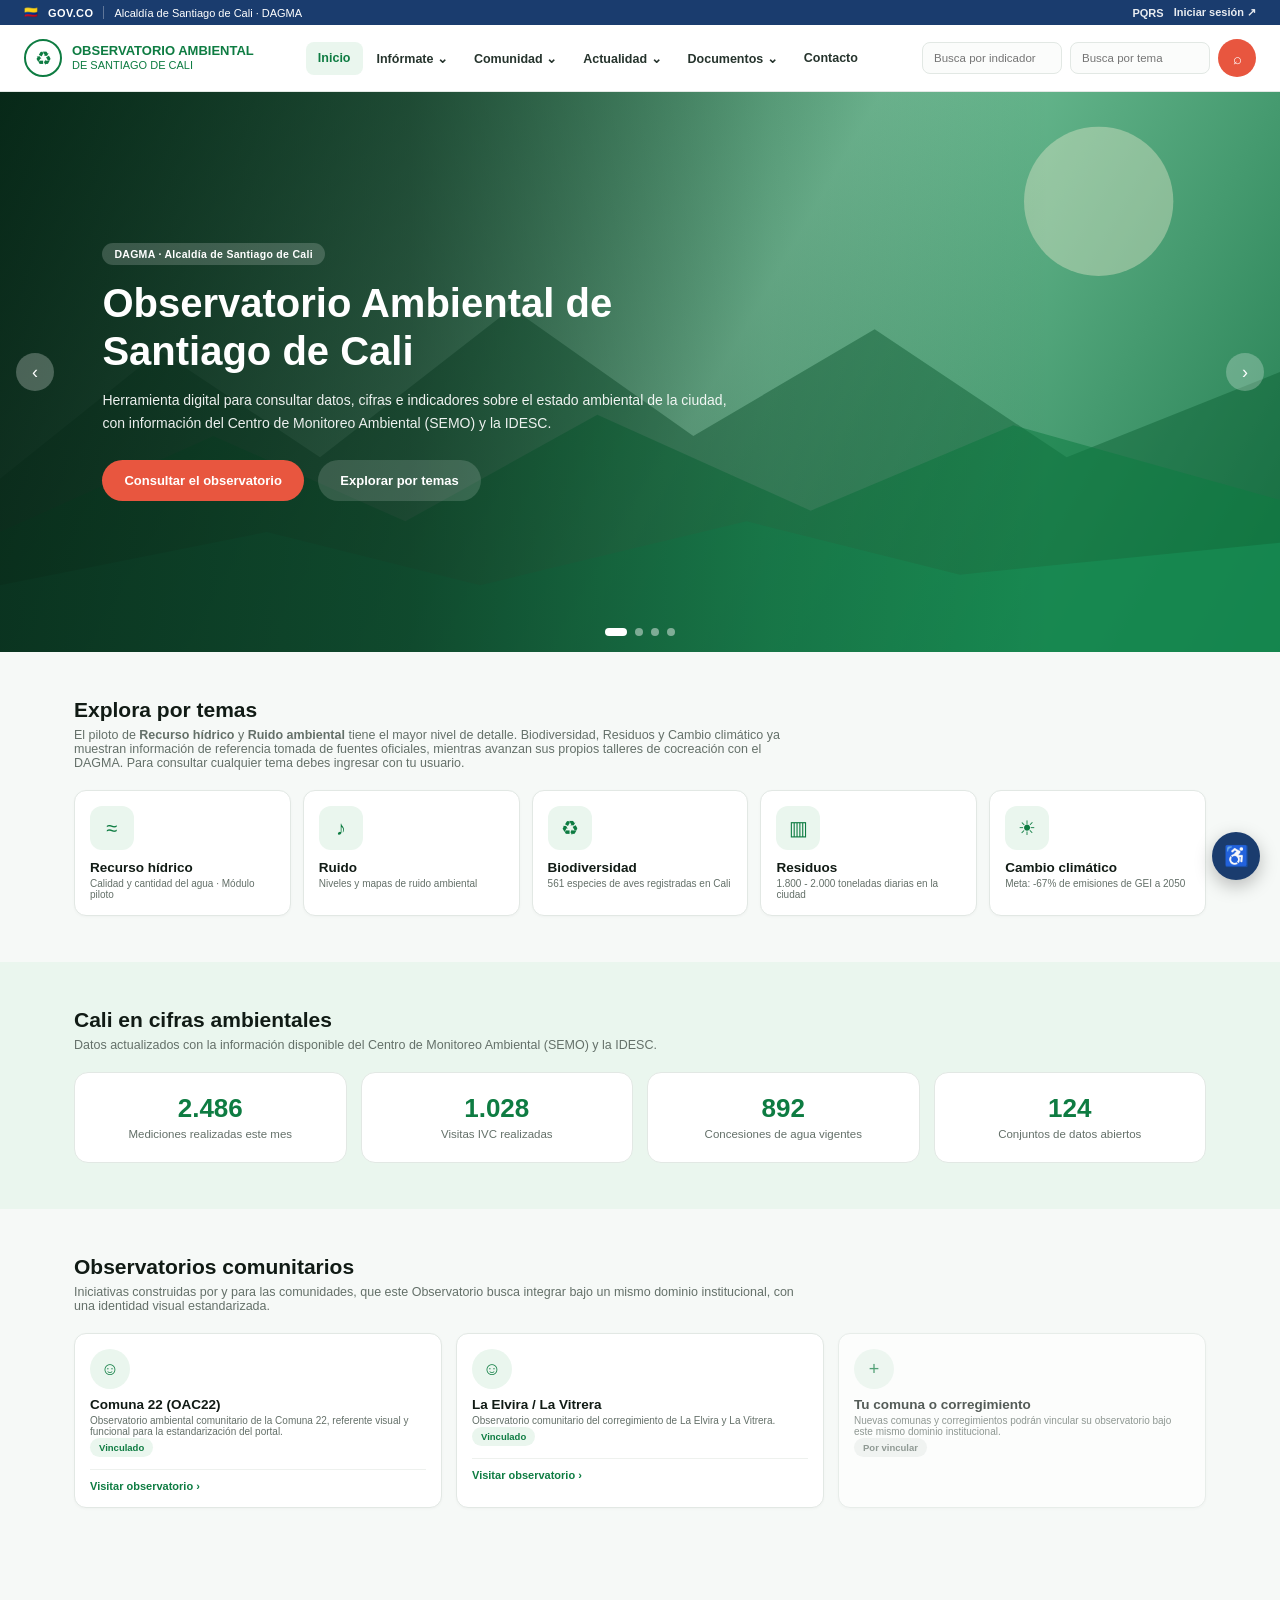
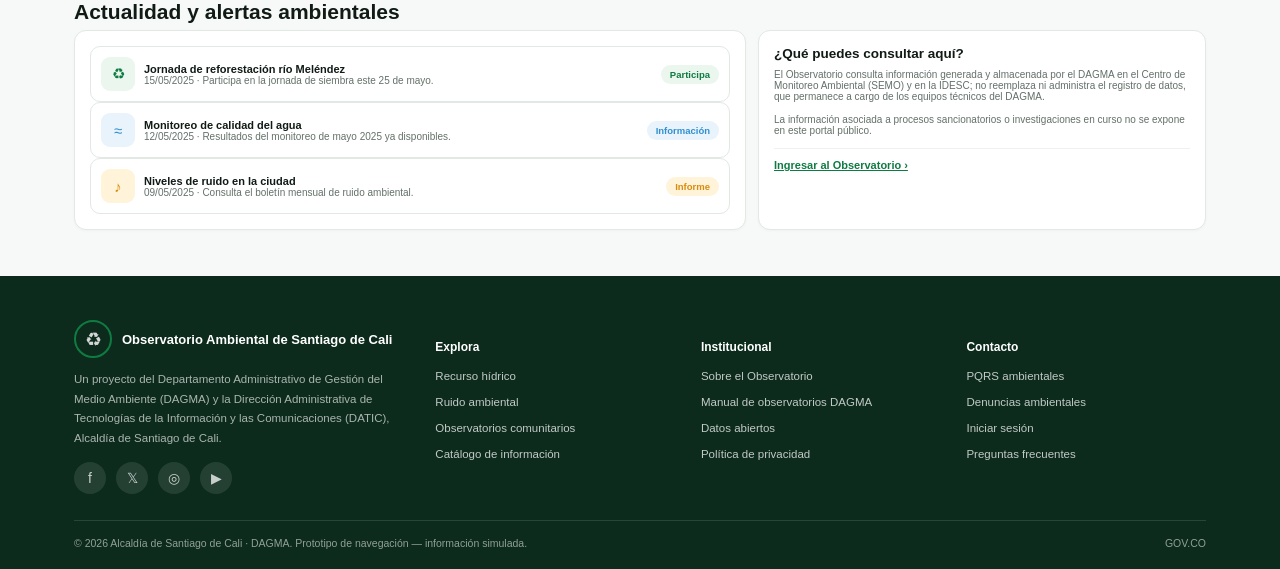
==== index.html @ 81e2d3af "Subir versión V2 del observatorio ambiental móvil Co-Authored-By: Claude Sonnet 5 <noreply@anthropic" ====
<!DOCTYPE html>
<html lang="es">
<head>
<meta charset="UTF-8">
<meta name="viewport" content="width=device-width,initial-scale=1.0">
<title>Observatorio Ambiental de Santiago de Cali</title>
<link rel="stylesheet" href="styles.css">
</head>
<body class="home-body">

<!-- ============ BARRA GOV.CO ============ -->
<div class="home-govbar">
  <div class="home-govbar-group">
    <span>🇨🇴</span><b>GOV.CO</b>
    <span class="home-govbar-sep"></span>
    <span>Alcaldía de Santiago de Cali · DAGMA</span>
  </div>
  <div class="home-govbar-group">
    <a href="#contacto">PQRS</a>
    <a href="login.html">Iniciar sesión ↗</a>
  </div>
</div>

<!-- ============ ENCABEZADO ============ -->
<header class="home-header">
  <a href="index.html" class="home-brand">
    <div class="brand-icon">♻</div>
    <div><b>OBSERVATORIO AMBIENTAL</b><span>DE SANTIAGO DE CALI</span></div>
  </a>
  <div class="home-navbar" role="navigation">
    <a class="active" href="#inicio">Inicio</a>
    <a href="#temas">Infórmate ⌄</a>
    <a href="#comunidad">Comunidad ⌄</a>
    <a href="#actualidad">Actualidad ⌄</a>
    <a href="login.html#catalogo">Documentos ⌄</a>
    <a href="#contacto">Contacto</a>
  </div>
  <div class="home-search">
    <input placeholder="Busca por indicador">
    <input placeholder="Busca por tema">
    <button class="home-search-btn" title="Buscar">⌕</button>
  </div>
</header>

<!-- ============ HERO / CARRUSEL ============ -->
<section class="home-hero" id="inicio">
  <div id="hero-track">
    <div class="home-slide active" data-bg="general">
      <div class="home-slide-art"><svg viewBox="0 0 1200 560" preserveAspectRatio="xMidYMid slice" aria-hidden="true">
        <circle cx="1030" cy="120" r="70" fill="#fff3da" opacity=".35"/>
        <path d="M0,380 L150,260 L300,360 L480,220 L650,340 L820,240 L1000,360 L1200,280 L1200,560 L0,560 Z" fill="#0a5e32" opacity=".45"/>
        <path d="M0,430 L200,340 L380,420 L560,320 L760,410 L950,330 L1200,400 L1200,560 L0,560 Z" fill="#0e7c42" opacity=".55"/>
        <path d="M0,480 L250,430 L450,480 L700,420 L900,470 L1200,440 L1200,560 L0,560 Z" fill="#189258" opacity=".6"/>
      </svg></div>
      <div class="home-slide-scrim"></div>
      <div class="home-slide-in">
        <span class="tag">DAGMA · Alcaldía de Santiago de Cali</span>
        <h1>Observatorio Ambiental de Santiago de Cali</h1>
        <p>Herramienta digital para consultar datos, cifras e indicadores sobre el estado ambiental de la ciudad, con información del Centro de Monitoreo Ambiental (SEMO) y la IDESC.</p>
        <a class="home-cta" href="login.html">Consultar el observatorio</a>
        <a class="home-cta ghost" href="#temas">Explorar por temas</a>
      </div>
    </div>
    <div class="home-slide" data-bg="hidrico">
      <div class="home-slide-art"><svg viewBox="0 0 1200 560" preserveAspectRatio="xMidYMid slice" aria-hidden="true">
        <path d="M0,360 L220,310 L420,370 L640,300 L860,360 L1080,310 L1200,340 L1200,560 L0,560 Z" fill="#0a4a6e" opacity=".4"/>
        <path d="M-50,560 C160,430 320,510 500,430 C670,360 810,480 970,420 C1090,375 1160,430 1250,400 L1250,560 Z" fill="#2f8fd1" opacity=".6"/>
        <path d="M-50,560 C190,470 350,530 530,470 C710,420 840,505 1010,455 C1130,425 1190,470 1250,445 L1250,560 Z" fill="#7ec3ec" opacity=".55"/>
        <circle cx="430" cy="475" r="14" fill="none" stroke="#eaf6ee" stroke-width="2" opacity=".5"/>
        <circle cx="430" cy="475" r="27" fill="none" stroke="#eaf6ee" stroke-width="1.5" opacity=".3"/>
        <g transform="translate(770,500)" fill="#eaf6ee" opacity=".55">
          <path d="M0,0 C10,-11 32,-11 44,0 C32,11 10,11 0,0 Z"/>
          <path d="M44,0 L57,-9 L57,9 Z"/>
          <circle cx="9" cy="-2" r="1.6" fill="#0a4a6e"/>
        </g>
      </svg></div>
      <div class="home-slide-scrim"></div>
      <div class="home-slide-in">
        <span class="tag">Módulo piloto</span>
        <h1>Recurso hídrico: nuestro primer piloto</h1>
        <p>Seguimiento a ríos, quebradas y cuerpos de agua superficial: calidad del agua (ICA), caudal concedido vs. autoreporte, y datos de estaciones y sensores IoT (piezómetros).</p>
        <a class="home-cta" href="login.html#gestion">Ver seguimiento del recurso hídrico</a>
      </div>
    </div>
    <div class="home-slide" data-bg="ruido">
      <div class="home-slide-art"><svg viewBox="0 0 1200 560" preserveAspectRatio="xMidYMid slice" aria-hidden="true">
        <g fill="#2a1a4d" opacity=".35">
          <rect x="690" y="380" width="40" height="120"/>
          <rect x="740" y="340" width="36" height="160"/>
          <rect x="785" y="400" width="44" height="100"/>
          <rect x="840" y="360" width="30" height="140"/>
          <rect x="880" y="410" width="50" height="90"/>
        </g>
        <g transform="translate(945,300)" fill="none" stroke="#ffffff" stroke-width="4" opacity=".45">
          <circle r="38"/><circle r="72"/><circle r="106"/>
        </g>
        <g transform="translate(945,300)" fill="#ffffff" opacity=".8">
          <path d="M-14,-14 L4,-14 L26,-32 L26,32 L4,14 L-14,14 Z"/>
        </g>
      </svg></div>
      <div class="home-slide-scrim"></div>
      <div class="home-slide-in">
        <span class="tag">Ruido ambiental</span>
        <h1>Consulta los niveles de ruido de tu comuna</h1>
        <p>Mapas de densidad, escalas de ruido por colores y resultados de mediciones asociadas a las áreas de actividad de la ciudad.</p>
        <a class="home-cta" href="login.html#consulta">Ver información de ruido</a>
      </div>
    </div>
    <div class="home-slide" data-bg="comunidad">
      <div class="home-slide-art"><svg viewBox="0 0 1200 560" preserveAspectRatio="xMidYMid slice" aria-hidden="true">
        <g fill="#0a5e32" opacity=".4">
          <polygon points="700,420 750,370 800,420"/>
          <rect x="710" y="420" width="80" height="80"/>
          <polygon points="820,395 885,335 950,395"/>
          <rect x="835" y="395" width="95" height="105"/>
          <polygon points="965,425 1005,385 1045,425"/>
          <rect x="970" y="425" width="70" height="75"/>
        </g>
        <g stroke="#eaf6ee" stroke-width="2" opacity=".4">
          <line x1="750" y1="450" x2="887" y2="415"/>
          <line x1="887" y1="415" x2="1005" y2="455"/>
        </g>
        <g fill="#eaf6ee" opacity=".75">
          <circle cx="750" cy="450" r="6"/><circle cx="887" cy="415" r="6"/><circle cx="1005" cy="455" r="6"/>
        </g>
      </svg></div>
      <div class="home-slide-scrim"></div>
      <div class="home-slide-in">
        <span class="tag">Observatorios comunitarios</span>
        <h1>Un solo portal para toda la ciudad</h1>
        <p>Los observatorios comunitarios de la Comuna 22 y el corregimiento La Elvira / La Vitrera se integran bajo este mismo dominio institucional, junto con los que vengan de otras comunas.</p>
        <a class="home-cta" href="#comunidad">Ver observatorios comunitarios</a>
      </div>
    </div>
  </div>
  <button class="home-hero-arrow prev" id="hero-prev" aria-label="Anterior">‹</button>
  <button class="home-hero-arrow next" id="hero-next" aria-label="Siguiente">›</button>
  <div class="home-hero-dots" id="hero-dots"></div>
</section>

<!-- ============ EXPLORA POR TEMAS ============ -->
<section class="home-section" id="temas">
  <div class="home-wrap">
    <h2 class="home-section-title">Explora por temas</h2>
    <p class="home-section-sub">El piloto de <b>Recurso hídrico</b> y <b>Ruido ambiental</b> tiene el mayor nivel de detalle. Biodiversidad, Residuos y Cambio climático ya muestran información de referencia tomada de fuentes oficiales, mientras avanzan sus propios talleres de cocreación con el DAGMA. Para consultar cualquier tema debes ingresar con tu usuario.</p>
    <div class="grid icon-cards">
      <a class="card" href="login.html#gestion" style="text-decoration:none;color:inherit">
        <div class="ico-circle">≈</div>
        <h3 class="section-title">Recurso hídrico</h3>
        <p class="tiny">Calidad y cantidad del agua · Módulo piloto</p>
      </a>
      <a class="card" href="login.html#consulta" style="text-decoration:none;color:inherit">
        <div class="ico-circle">♪</div>
        <h3 class="section-title">Ruido</h3>
        <p class="tiny">Niveles y mapas de ruido ambiental</p>
      </a>
      <a class="card" href="login.html#consulta" style="text-decoration:none;color:inherit">
        <div class="ico-circle">♻</div>
        <h3 class="section-title">Biodiversidad</h3>
        <p class="tiny">561 especies de aves registradas en Cali</p>
      </a>
      <a class="card" href="login.html#consulta" style="text-decoration:none;color:inherit">
        <div class="ico-circle">▥</div>
        <h3 class="section-title">Residuos</h3>
        <p class="tiny">1.800 - 2.000 toneladas diarias en la ciudad</p>
      </a>
      <a class="card" href="login.html#consulta" style="text-decoration:none;color:inherit">
        <div class="ico-circle">☀</div>
        <h3 class="section-title">Cambio climático</h3>
        <p class="tiny">Meta: -67% de emisiones de GEI a 2050</p>
      </a>
    </div>
  </div>
</section>

<!-- ============ CIFRAS ============ -->
<section class="home-section home-stats-section">
  <div class="home-wrap">
    <h2 class="home-section-title">Cali en cifras ambientales</h2>
    <p class="home-section-sub">Datos actualizados con la información disponible del Centro de Monitoreo Ambiental (SEMO) y la IDESC.</p>
    <div class="home-stats-grid">
      <div class="home-stat"><b>2.486</b><span>Mediciones realizadas este mes</span></div>
      <div class="home-stat"><b>1.028</b><span>Visitas IVC realizadas</span></div>
      <div class="home-stat"><b>892</b><span>Concesiones de agua vigentes</span></div>
      <div class="home-stat"><b>124</b><span>Conjuntos de datos abiertos</span></div>
    </div>
  </div>
</section>

<!-- ============ OBSERVATORIOS COMUNITARIOS ============ -->
<section class="home-section" id="comunidad">
  <div class="home-wrap">
    <h2 class="home-section-title">Observatorios comunitarios</h2>
    <p class="home-section-sub">Iniciativas construidas por y para las comunidades, que este Observatorio busca integrar bajo un mismo dominio institucional, con una identidad visual estandarizada.</p>
    <div class="grid home-comm-grid">
      <div class="card">
        <div class="bubble">☺</div>
        <h3 class="section-title" style="margin-top:8px">Comuna 22 (OAC22)</h3>
        <p class="tiny">Observatorio ambiental comunitario de la Comuna 22, referente visual y funcional para la estandarización del portal.</p>
        <span class="pill">Vinculado</span>
        <div class="card-link">Visitar observatorio ›</div>
      </div>
      <div class="card">
        <div class="bubble">☺</div>
        <h3 class="section-title" style="margin-top:8px">La Elvira / La Vitrera</h3>
        <p class="tiny">Observatorio comunitario del corregimiento de La Elvira y La Vitrera.</p>
        <span class="pill">Vinculado</span>
        <div class="card-link">Visitar observatorio ›</div>
      </div>
      <div class="card" style="opacity:.7">
        <div class="bubble">+</div>
        <h3 class="section-title" style="margin-top:8px">Tu comuna o corregimiento</h3>
        <p class="tiny">Nuevas comunas y corregimientos podrán vincular su observatorio bajo este mismo dominio institucional.</p>
        <span class="pill grey">Por vincular</span>
      </div>
    </div>
  </div>
</section>

<!-- ============ ACTUALIDAD ============ -->
<section class="home-section" id="actualidad">
  <div class="home-wrap">
    <h2 class="home-section-title">Actualidad y alertas ambientales</h2>
    <div class="grid two">
      <div class="card">
        <div class="alert"><span class="aico green">♻</span><div><b>Jornada de reforestación río Meléndez</b><div class="tiny">15/05/2025 · Participa en la jornada de siembra este 25 de mayo.</div></div><span class="pill">Participa</span></div>
        <div class="alert"><span class="aico blue">≈</span><div><b>Monitoreo de calidad del agua</b><div class="tiny">12/05/2025 · Resultados del monitoreo de mayo 2025 ya disponibles.</div></div><span class="pill blue">Información</span></div>
        <div class="alert"><span class="aico amber">♪</span><div><b>Niveles de ruido en la ciudad</b><div class="tiny">09/05/2025 · Consulta el boletín mensual de ruido ambiental.</div></div><span class="pill amber">Informe</span></div>
      </div>
      <div class="card">
        <h3 class="section-title">¿Qué puedes consultar aquí?</h3>
        <p class="tiny" style="margin:8px 0 12px">El Observatorio consulta información generada y almacenada por el DAGMA en el Centro de Monitoreo Ambiental (SEMO) y en la IDESC; no reemplaza ni administra el registro de datos, que permanece a cargo de los equipos técnicos del DAGMA.</p>
        <p class="tiny" style="margin-bottom:12px">La información asociada a procesos sancionatorios o investigaciones en curso no se expone en este portal público.</p>
        <a class="card-link" style="display:block" href="login.html">Ingresar al Observatorio ›</a>
      </div>
    </div>
  </div>
</section>

<!-- ============ PIE DE PÁGINA ============ -->
<div class="home-footer" id="contacto">
  <div class="home-wrap">
    <div class="home-footer-grid">
      <div>
        <div class="home-footer-brand"><div class="brand-icon">♻</div><b>Observatorio Ambiental de Santiago de Cali</b></div>
        <p>Un proyecto del Departamento Administrativo de Gestión del Medio Ambiente (DAGMA) y la Dirección Administrativa de Tecnologías de la Información y las Comunicaciones (DATIC), Alcaldía de Santiago de Cali.</p>
        <div class="home-social">
          <a href="#" aria-label="Facebook">f</a>
          <a href="#" aria-label="Twitter / X">𝕏</a>
          <a href="#" aria-label="Instagram">◎</a>
          <a href="#" aria-label="YouTube">▶</a>
        </div>
      </div>
      <div>
        <h5>Explora</h5>
        <ul>
          <li><a href="#temas">Recurso hídrico</a></li>
          <li><a href="#temas">Ruido ambiental</a></li>
          <li><a href="#comunidad">Observatorios comunitarios</a></li>
          <li><a href="login.html#catalogo">Catálogo de información</a></li>
        </ul>
      </div>
      <div>
        <h5>Institucional</h5>
        <ul>
          <li><a href="#">Sobre el Observatorio</a></li>
          <li><a href="#">Manual de observatorios DAGMA</a></li>
          <li><a href="#">Datos abiertos</a></li>
          <li><a href="#">Política de privacidad</a></li>
        </ul>
      </div>
      <div>
        <h5>Contacto</h5>
        <ul>
          <li><a href="#">PQRS ambientales</a></li>
          <li><a href="#">Denuncias ambientales</a></li>
          <li><a href="login.html">Iniciar sesión</a></li>
          <li><a href="#">Preguntas frecuentes</a></li>
        </ul>
      </div>
    </div>
    <div class="home-footer-bottom">
      <span>© 2026 Alcaldía de Santiago de Cali · DAGMA. Prototipo de navegación — información simulada.</span>
      <span>GOV.CO</span>
    </div>
  </div>
</div>

<button class="home-a11y" title="Accesibilidad">♿</button>

<script src="home.js"></script>
</body>
</html>
---- styles.css ----
:root{
  --green:#0e7c42;--green2:#12995390;--green-dark:#0a5e32;--pale:#eaf6ee;
  --line:#e2e8e4;--text:#111b15;--muted:#647069;--bg:#f6f9f7;
  --danger:#d64545;--danger-pale:#fdeaea;
  --amber:#d98b0b;--amber-pale:#fff3da;
  --blue:#2f8fd1;--blue-pale:#e9f3fb;
  --purple:#7c5cbf;--purple-pale:#f1ecfa;
}
*{box-sizing:border-box}
[hidden]{display:none !important}
body{margin:0;font-family:'Segoe UI',Inter,Arial,sans-serif;color:var(--text);background:var(--bg);-webkit-font-smoothing:antialiased}
button,input{font-family:inherit}
h1,h2,h3,h4,p{margin:0}

/* ================= LOGIN ================= */
.login-screen{display:flex;min-height:100vh}
.login-panel{width:460px;min-width:400px;padding:48px 56px;display:flex;flex-direction:column;justify-content:center}
.login-brand{display:flex;gap:10px;align-items:center;color:var(--green);margin-bottom:36px}
.login-brand b,.login-brand span{display:block;font-size:11px;line-height:1.3}
.login-brand b{font-size:12px}
.login-panel h1{font-size:24px;margin-bottom:8px}
.login-sub{color:var(--muted);font-size:13px;line-height:1.5;margin-bottom:26px}
.role-select{display:flex;gap:10px;margin-bottom:22px}
.role-card{flex:1;border:1.5px solid var(--line);background:#fff;border-radius:12px;padding:14px;text-align:left;cursor:pointer;display:flex;flex-direction:column;gap:4px}
.role-card .role-ico{font-size:20px;color:var(--green)}
.role-card b{font-size:13px}
.role-card span{font-size:11px;color:var(--muted);line-height:1.4}
.role-card.active{border-color:var(--green);background:var(--pale);box-shadow:0 0 0 3px rgba(14,124,66,.08)}
#login-form label{display:block;font-size:12px;font-weight:650;color:#33413a;margin-bottom:14px}
#login-form input[type=email],#login-form input[type=password]{width:100%;margin-top:6px;padding:11px 12px;border:1px solid var(--line);border-radius:8px;font-size:13px;background:#fbfcfb}
.login-row{display:flex;justify-content:space-between;align-items:center;font-size:12px;margin-bottom:20px}
.login-row a{color:var(--green);text-decoration:none;font-weight:600}
.remember{display:flex;align-items:center;gap:6px;color:var(--muted);font-weight:500}
.btn-primary{background:var(--green);color:#fff;border:0;border-radius:9px;padding:13px 18px;font-weight:700;font-size:13px;cursor:pointer}
.btn-primary.full{width:100%}
.btn-primary:hover{background:var(--green-dark)}
.login-foot{margin-top:20px;font-size:12px;color:var(--muted);text-align:center}
.login-foot a{color:var(--green);font-weight:600;text-decoration:none}
.login-side{flex:1;background:#fff;display:flex;flex-direction:column;overflow:hidden}
.login-side-govbar{background:#1a3c6e;color:#fff;font-size:10.5px;display:flex;justify-content:space-between;align-items:center;padding:7px 22px;flex:none}
.login-side-govbar b{letter-spacing:.4px}
.login-side-govbar a{color:#fff;text-decoration:none;opacity:.9}
.login-side-header{padding:16px 26px;border-bottom:1px solid var(--line);display:flex;flex-direction:column;gap:12px;flex:none}
.login-side-brand{display:flex;gap:10px;align-items:center}
.login-side-brand .brand-icon{border-color:#2f6fb0;color:#2f6fb0}
.login-side-brand b{display:block;font-size:13px;color:#1a3c6e}
.login-side-brand span{display:block;font-size:11px;color:#33413a}
.login-side-nav{display:flex;gap:18px;font-size:11px;color:#647069}
.login-side-nav span{padding-bottom:4px}
.login-side-nav span.active{color:#1a3c6e;font-weight:700;border-bottom:2px solid #1a3c6e}
.login-side-body{flex:1;display:flex;flex-direction:column;align-items:center;justify-content:center;padding:26px 30px;text-align:center;gap:14px;overflow-y:auto}
.login-side-icon{width:54px;height:54px;border-radius:14px;background:var(--pale);color:var(--green);display:grid;place-items:center;font-size:24px}
.login-side-body h2{font-size:16px;color:#111b15;max-width:340px;line-height:1.35}
.login-side-cards{display:grid;grid-template-columns:1fr 1fr 1fr;gap:10px;width:100%;max-width:460px}
.lsc-card{background:#fff;border:1px solid var(--line);border-radius:10px;padding:12px 10px;text-align:left;box-shadow:0 1px 3px rgba(20,40,30,.04)}
.lsc-card .lf-ico{width:26px;height:26px;border-radius:8px;background:var(--pale);color:var(--green);display:grid;place-items:center;font-size:12px;margin-bottom:6px}
.lsc-card b{display:block;font-size:10px;margin-bottom:3px;color:#111b15;line-height:1.3}
.lsc-card span{font-size:8.8px;color:var(--muted);line-height:1.35}
.login-side-cta{margin-top:2px;background:#2f6fb0;color:#fff;border:0;border-radius:22px;padding:11px 24px;font-weight:700;font-size:12px;cursor:pointer}
@media(max-width:1050px){.login-side-cards{grid-template-columns:1fr}}

/* modal público del Visor Comparativo (sin sesión) */
.cmp-modal-overlay{position:fixed;inset:0;background:rgba(8,18,13,.55);display:flex;align-items:center;justify-content:center;z-index:100;padding:20px}
.cmp-modal{background:#fff;border-radius:16px;padding:26px;max-width:540px;width:100%;max-height:85vh;overflow-y:auto;position:relative;box-shadow:0 24px 60px rgba(0,0,0,.3)}
.cmp-modal-close{position:absolute;top:14px;right:14px;width:26px;height:26px;border-radius:50%;border:0;background:var(--danger-pale);color:var(--danger);cursor:pointer;font-size:12px}
@media(max-width:900px){.login-side{display:none}.login-panel{width:100%;min-width:0}}

/* ================= APP SHELL ================= */
.app{display:flex;min-height:100vh}
.sidebar{width:196px;background:#fff;border-right:1px solid var(--line);padding:20px 14px;position:fixed;inset:0 auto 0 0;display:flex;flex-direction:column;z-index:20}
.brand{display:flex;gap:9px;align-items:center;color:var(--green);padding:2px 5px 20px;border-bottom:1px solid #eee}
.brand-icon{width:38px;height:38px;border:2px solid var(--green);border-radius:50%;display:grid;place-items:center;font-size:19px;flex:none}
.brand b,.brand span{display:block;font-size:10px;line-height:1.2}
.brand b{font-size:11px}
.sidebar nav{padding-top:18px;display:flex;flex-direction:column;gap:5px;overflow-y:auto}
.nav-item{border:0;background:transparent;padding:11px 10px;border-radius:9px;text-align:left;display:flex;align-items:center;gap:10px;font-size:12.5px;cursor:pointer;color:#26342d;position:relative}
.nav-item .ico{width:20px;font-size:16px;text-align:center}
.nav-item.active{background:var(--pale);color:var(--green);font-weight:700}
.nav-item .tag-new{margin-left:auto;background:var(--green);color:#fff;font-size:8px;font-weight:800;padding:2px 5px;border-radius:5px;letter-spacing:.4px}
.help{margin-top:auto;background:none;border:0;text-align:left;padding:10px;display:flex;gap:9px;cursor:pointer;color:#33413a;font-size:12px}
main{margin-left:196px;width:calc(100% - 196px);min-height:100vh;display:flex;flex-direction:column}
.topbar{min-height:84px;background:#fff;border-bottom:1px solid var(--line);display:flex;align-items:center;justify-content:space-between;padding:0 24px;position:sticky;top:0;z-index:10;gap:16px}
.page-heading{display:flex;align-items:center;gap:12px}
.page-num{width:26px;height:26px;border-radius:50%;background:var(--green);color:#fff;font-size:12px;font-weight:800;display:grid;place-items:center;flex:none}
.topbar h1{font-size:22px;letter-spacing:.2px}
.topbar p{margin:4px 0 0;color:var(--muted);font-size:12.5px}
.top-actions{display:flex;align-items:center;gap:10px;flex-wrap:wrap;justify-content:flex-end}
.top-actions button,.btn{border:1px solid #a9c3b4;background:#fff;color:var(--green);border-radius:8px;padding:10px 15px;font-weight:650;cursor:pointer;font-size:12px}
.btn.solid{background:var(--green);color:#fff;border-color:var(--green)}
.date{display:flex;gap:8px;align-items:center;font-size:11.5px;color:#33413a;margin-right:2px}
.icon-btn{position:relative;border:1px solid var(--line);background:#fff;width:38px;height:38px;border-radius:9px;display:grid;place-items:center;cursor:pointer;font-size:14px}
.icon-btn .badge{position:absolute;top:-5px;right:-5px;background:var(--danger);color:#fff;font-size:9px;font-weight:800;border-radius:8px;padding:1px 5px}
.user-menu{position:relative;display:flex;align-items:center;gap:9px;border:1px solid var(--line);border-radius:10px;padding:6px 10px 6px 6px;cursor:pointer;background:#fff}
.user-menu .avatar{width:30px;height:30px;border-radius:50%;background:var(--pale);color:var(--green);display:grid;place-items:center;font-weight:800;font-size:11px}
.user-info{display:flex;flex-direction:column;line-height:1.2}
.user-info b{font-size:11.5px}
.user-info span{font-size:9.5px;color:var(--muted)}
.chev{font-size:11px;color:var(--muted)}
.user-dropdown{display:none;position:absolute;top:calc(100% + 8px);right:0;background:#fff;border:1px solid var(--line);border-radius:10px;box-shadow:0 8px 22px rgba(0,0,0,.08);min-width:150px;overflow:hidden;z-index:30}
.user-menu.open .user-dropdown{display:block}
.user-dropdown button{width:100%;border:0;background:#fff;padding:11px 14px;text-align:left;font-size:12px;cursor:pointer;color:var(--danger);font-weight:650}
.user-dropdown button:hover{background:var(--danger-pale)}
.content{padding:18px 22px 26px}
footer{margin-top:auto;background:var(--pale);border-top:1px solid var(--line);padding:11px 20px;display:flex;justify-content:space-between;gap:14px;font-size:9.5px;color:#3a4a41;flex-wrap:wrap}

/* ================= GRID / CARD PRIMITIVES ================= */
.grid{display:grid;gap:12px}
.kpis6{grid-template-columns:repeat(6,1fr)}
.kpis5{grid-template-columns:repeat(5,1fr)}
.kpis4{grid-template-columns:repeat(4,1fr)}
.kpis3{grid-template-columns:repeat(3,1fr)}
.two{grid-template-columns:1.5fr 1fr}
.twoeq{grid-template-columns:1fr 1fr}
.three{grid-template-columns:repeat(3,1fr)}
.four{grid-template-columns:repeat(4,1fr)}
.dash-mid{grid-template-columns:1.05fr 1.25fr .95fr}
.card{background:#fff;border:1px solid var(--line);border-radius:12px;padding:15px;box-shadow:0 1px 3px rgba(20,40,30,.03)}
.kpi{min-height:128px;display:flex;flex-direction:column}
.kpi-top{display:flex;gap:10px;align-items:flex-start}
.bubble{width:40px;height:40px;border-radius:50%;display:grid;place-items:center;background:var(--pale);color:var(--green);font-size:18px;flex:none}
.bubble.blue{background:var(--blue-pale);color:var(--blue)}
.bubble.amber{background:var(--amber-pale);color:var(--amber)}
.bubble.purple{background:var(--purple-pale);color:var(--purple)}
.bubble.red{background:var(--danger-pale);color:var(--danger)}
.kpi h3{font-size:10.5px;margin:2px 0 8px;line-height:1.3;color:#33413a;letter-spacing:.2px}
.metric{font-size:23px;font-weight:780}
.metric-row{display:flex;align-items:baseline;gap:8px;flex-wrap:wrap}
.tiny{font-size:10px;color:var(--muted)}
.up{color:#12994f;font-weight:700}
.down{color:var(--danger);font-weight:700}
.kpi-foot{margin-top:auto;padding-top:9px;font-size:10px;color:var(--muted);display:flex;justify-content:space-between;align-items:center}
.card-link{margin-top:12px;padding-top:10px;border-top:1px solid #eef1ee;color:var(--green);font-size:11px;font-weight:700;cursor:pointer}
.section-title{font-size:13.5px;font-weight:750;margin:0 0 3px;display:flex;align-items:center;gap:6px}
.section-title .info{color:var(--muted);font-weight:400;font-size:11px}
.sub{font-size:10.5px;color:var(--muted);margin-bottom:10px}

/* tabs */
.tabgroup{display:flex;gap:6px;flex-wrap:wrap;margin-bottom:14px}
.tabgroup .tabx{font-size:11px;padding:8px 13px;border-radius:8px;background:#f1f4f2;color:#33413a;cursor:pointer;font-weight:650;border:1px solid transparent}
.tabgroup .tabx.active{background:var(--green);color:#fff}
.tabs{display:flex;border:1px solid var(--line);border-radius:8px;overflow:hidden;width:max-content;margin-bottom:16px;flex-wrap:wrap}
.tab{font-size:11px;padding:9px 13px;background:#fff;border-right:1px solid var(--line);cursor:pointer;color:#33413a;font-weight:600;display:flex;align-items:center;gap:5px}
.tab.active{background:var(--green);color:#fff}

/* charts */
.linechart-wrap{position:relative}
.linechart-wrap svg{width:100%;overflow:visible}
.chart-axis{display:flex;justify-content:space-between;font-size:9.5px;color:var(--muted);margin-top:6px;padding:0 4px}
.legend-inline{display:flex;gap:14px;flex-wrap:wrap;font-size:10px;color:#33413a;margin-top:10px}
.legend-inline .dotlg{display:inline-block;width:8px;height:8px;border-radius:50%;margin-right:5px}
.fake-bars{height:170px;display:flex;align-items:end;gap:10px;padding:10px 4px 4px;border-bottom:1px solid var(--line)}
.fake-bars i{flex:1;background:linear-gradient(var(--green),#7bc79a);border-radius:5px 5px 0 0;min-width:9px;position:relative}
.fake-bars.blue i{background:linear-gradient(var(--blue),#a9d3ee)}
.bar-labels{display:flex;gap:10px;padding:6px 4px 0;font-size:9px;color:var(--muted)}
.bar-labels span{flex:1;text-align:center}
.hbar-row{display:flex;align-items:center;gap:10px;font-size:11px;margin:11px 0}
.hbar-row .lbl{width:90px;flex:none;color:#33413a;font-weight:600}
.hbar-row .bar{flex:1;height:9px;border-radius:5px;background:#eef2ef;overflow:hidden}
.hbar-row .bar span{display:block;height:100%;background:var(--green);border-radius:5px}
.hbar-row .val{width:36px;text-align:right;font-weight:700;flex:none}
.bar{height:8px;border-radius:5px;background:#e9efeb;overflow:hidden}
.bar span{display:block;height:100%;background:var(--green)}
.donut-wrap{display:flex;align-items:center;gap:18px}
.donut{width:118px;height:118px;border-radius:50%;position:relative;flex:none}
.donut:after{content:"";position:absolute;inset:24px;background:#fff;border-radius:50%;display:grid;place-items:center}
.donut-center{position:absolute;inset:24px;display:grid;place-items:center;text-align:center;z-index:2}
.donut-center b{font-size:16px;display:block}
.donut-center span{font-size:8.5px;color:var(--muted)}
.donut-legend{display:flex;flex-direction:column;gap:9px;font-size:11px}
.donut-legend .row{display:flex;align-items:center;gap:8px}
.donut-legend .dotlg{width:9px;height:9px;border-radius:50%}
.donut-legend b{margin-left:auto;font-weight:750}
.radar-wrap svg{width:100%;height:auto}

/* anillo de 4 indicadores estilo semáforo (estaciones IoT) */
.station-gauges{display:flex;justify-content:center}
.quadring{position:relative;width:150px;height:150px;margin:34px auto}
.quadring-ring{position:absolute;inset:0;border-radius:50%}
.quadring-hole{position:absolute;inset:20px;background:#fff;border-radius:50%}
.quadring-lbl{position:absolute;width:84px;text-align:center;font-size:10px;line-height:1.3}
.quadring-lbl b{display:block;font-size:13px}
.quadring-lbl.top{left:50%;top:-32px;transform:translateX(-50%)}
.quadring-lbl.bottom{left:50%;bottom:-32px;transform:translateX(-50%)}
.quadring-lbl.left{right:calc(100% + 2px);top:50%;transform:translateY(-50%);text-align:right}
.quadring-lbl.right{left:calc(100% + 2px);top:50%;transform:translateY(-50%);text-align:left}

/* map */
.map{height:330px;position:relative;border-radius:10px;overflow:hidden;background:linear-gradient(25deg,#e9f4df,#eef5eb 48%,#e4f1e1);border:1px solid #dbe5dc}
.map.small{height:200px}
.map:before{content:"";position:absolute;inset:0;background:repeating-linear-gradient(35deg,transparent 0 24px,rgba(74,152,194,.14) 25px 26px)}
.map-blob{position:absolute;border-radius:50%;filter:blur(2px);z-index:1}
.dot{position:absolute;width:11px;height:11px;border:1.5px solid rgba(0,0,0,.25);border-radius:50%;background:#43aa70;z-index:2}
.dot.blue{background:#2a9cde}
.dot.yellow{background:#f4d760}
.dot.purple{background:#8f59b7}
.dot.red{background:#e8543f}
.dot.tri{border-radius:3px;transform:rotate(45deg)}
.map-label{position:absolute;color:#34423a;font-size:10.5px;font-weight:650;z-index:2}
.legend-box{position:absolute;left:10px;top:10px;background:#fff;border:1px solid var(--line);padding:10px 12px;border-radius:8px;z-index:3;font-size:10px;max-width:170px}
.legend-box .lgtitle{font-weight:750;margin-bottom:6px;font-size:10.5px}
.legend-box .lgrow{display:flex;align-items:center;gap:6px;margin:4px 0}
.map-controls{position:absolute;right:10px;top:10px;display:flex;flex-direction:column;gap:6px;z-index:3}
.map-controls button{width:30px;height:30px;border-radius:8px;border:1px solid var(--line);background:#fff;cursor:pointer;font-size:13px}
.map-cta{position:absolute;right:12px;bottom:12px;z-index:3}
.map-toggle{position:absolute;left:10px;bottom:10px;background:#fff;border:1px solid var(--line);border-radius:8px;padding:7px 9px;font-size:9.5px;display:flex;align-items:center;gap:6px;z-index:3}
.switch{width:30px;height:16px;background:var(--green);border-radius:10px;position:relative;flex:none}
.switch:after{content:"";position:absolute;right:2px;top:2px;width:12px;height:12px;background:#fff;border-radius:50%}

/* geovisor: mapa grande con pines numerados y popup (estilo OAC22) */
.geo-map-card{padding:0;overflow:hidden}
.geo-map-wrap{position:relative;height:calc(100vh - 200px);min-height:520px;background:#e6f1e6}
.geo-leaflet{position:absolute;inset:0;z-index:0}
.geo-map-rail{position:absolute;left:12px;top:12px;background:#fff;border-radius:9px;box-shadow:0 2px 8px rgba(0,0,0,.15);display:flex;flex-direction:column;z-index:401;overflow:hidden}
.geo-map-rail button{width:38px;height:38px;border:0;border-bottom:1px solid var(--line);background:#fff;color:#33413a;font-size:15px;cursor:pointer;display:grid;place-items:center}
.geo-map-rail button:last-child{border-bottom:0}
.geo-map-rail button:hover{background:var(--pale);color:var(--green)}
.geo-search-dropdown{position:absolute;left:58px;top:12px;width:255px;max-height:320px;overflow-y:auto;background:#fff;border-radius:10px;box-shadow:0 8px 24px rgba(0,0,0,.18);z-index:402;padding:6px}
.geo-search-item{display:flex;align-items:center;gap:9px;padding:9px 10px;border-radius:7px;cursor:pointer;font-size:11.5px;color:#26342d}
.geo-search-item:hover{background:var(--pale)}
.geo-search-item .dotnum{width:20px;height:20px;border-radius:50%;color:#fff;font-size:9.5px;font-weight:800;display:grid;place-items:center;flex:none}
.geo-popup-close{position:absolute;top:10px;right:10px;width:20px;height:20px;border-radius:50%;border:0;background:var(--danger-pale);color:var(--danger);font-size:10px;cursor:pointer;line-height:1}

/* estaciones IoT: marcador, leyenda y popup (tal como en mapa_estaciones_cali.html) */
.estacion-marker{width:34px;height:34px;border-radius:50%;display:flex;align-items:center;justify-content:center;color:#fff;font-weight:800;font-size:13px;border:2px solid rgba(255,255,255,.9);box-shadow:0 2px 6px rgba(0,0,0,.35)}
.leyenda{background:#fff;padding:12px 14px;border-radius:10px;box-shadow:0 2px 10px rgba(0,0,0,.2);font-size:12.5px;color:#1a2a21;line-height:1.5}
.leyenda b{display:block;margin-bottom:6px;font-size:13px}
.leyenda .fila{display:flex;align-items:center;gap:8px;margin:3px 0}
.leyenda .punto{width:12px;height:12px;border-radius:50%;flex:none}
.popup-estacion{min-width:210px;font-size:13px}
.popup-estacion h4{margin:0 0 4px;font-size:14px}
.popup-estacion .direccion{color:#647069;font-size:11.5px;margin-bottom:8px}
.popup-estacion .fila-dato{display:flex;justify-content:space-between;padding:3px 0;border-top:1px solid #eef1ee}
.popup-estacion .estado-pill{display:inline-block;padding:2px 9px;border-radius:10px;color:#fff;font-size:11px;font-weight:700;margin-top:8px}

.geo-drawer{position:absolute;inset:0 auto 0 0;width:300px;background:#fff;z-index:410;box-shadow:2px 0 16px rgba(0,0,0,.18);transform:translateX(-100%);transition:transform .25s ease;display:flex;flex-direction:column}
.geo-drawer.open{transform:translateX(0)}
.geo-drawer-head{display:flex;justify-content:space-between;align-items:center;padding:14px 16px;border-bottom:1px solid var(--line);flex:none}
.geo-drawer-head .geo-popup-close{position:static}
.geo-drawer-body{padding:14px 16px;overflow-y:auto;flex:1}
@media(max-width:640px){.geo-drawer{width:86vw}}

/* forms / filters */
.module-head{display:flex;justify-content:space-between;gap:10px;margin-bottom:14px;flex-wrap:wrap;align-items:center}
.filters{display:flex;gap:8px;flex-wrap:wrap}
.filter{background:#fff;border:1px solid var(--line);border-radius:8px;padding:9px 12px;font-size:11px;color:#33413a;display:flex;align-items:center;gap:6px;cursor:pointer}
.filter b{font-weight:700}
.filter small{display:block;color:var(--muted);font-size:9px}
.searchbox{border:1px solid var(--line);border-radius:9px;padding:11px 13px;background:#fff;min-width:230px;font-size:12px;display:flex;align-items:center;gap:8px;color:#8a958f}
.searchbox input{border:0;outline:0;font-size:12px;width:100%;background:transparent}
.field{display:block;font-size:11px;font-weight:650;color:#33413a;margin-bottom:12px}
.field select,.field input{width:100%;margin-top:6px;padding:10px 11px;border:1px solid var(--line);border-radius:8px;font-size:12px;background:#fbfcfb}

/* table */
.table{width:100%;border-collapse:collapse;font-size:11px}
.table th{text-align:left;color:#66726b;font-weight:650;padding:10px 8px;border-bottom:1px solid var(--line);background:#f9fbfa;white-space:nowrap}
.table td{padding:10px 8px;border-bottom:1px solid #edf0ee;vertical-align:middle}
.pill{display:inline-block;border-radius:12px;padding:4px 9px;background:var(--pale);color:var(--green);font-size:9.5px;font-weight:700}
.pill.amber{background:var(--amber-pale);color:var(--amber)}
.pill.red{background:var(--danger-pale);color:var(--danger)}
.pill.blue{background:var(--blue-pale);color:var(--blue)}
.pill.grey{background:#eef1ef;color:#65726b}
.row-actions{display:flex;gap:8px}
.row-actions span{cursor:pointer;color:var(--muted)}

/* alerts / lists */
.alerts{display:flex;flex-direction:column;gap:9px}
.alert{border:1px solid var(--line);border-radius:10px;padding:10px;display:grid;grid-template-columns:34px 1fr auto;gap:9px;align-items:center;font-size:10.5px;cursor:pointer}
.alert .aico{width:34px;height:34px;border-radius:9px;display:grid;place-items:center;background:var(--danger-pale);color:var(--danger);font-size:15px}
.alert .aico.amber{background:var(--amber-pale);color:var(--amber)}
.alert .aico.blue{background:var(--blue-pale);color:var(--blue)}
.alert .aico.green{background:var(--pale);color:var(--green)}
.alert b{display:block;font-size:11px}
.list-item{display:flex;justify-content:space-between;align-items:center;padding:9px 0;border-bottom:1px solid #eef1ee;font-size:11px}
.list-item:last-child{border-bottom:0}
.list-item b{font-weight:750}

/* quick access cards */
.quick{grid-template-columns:repeat(6,1fr);margin-top:12px}
.quick .card{min-height:130px;cursor:pointer}
.quick h4{font-size:11px;margin:0 0 7px;letter-spacing:.2px}
.quick p{font-size:10px;line-height:1.4;color:#46524b}

/* geovisor */
.toolrow{display:flex;gap:8px;margin-bottom:12px;flex-wrap:wrap}
.tool{background:#fff;border:1px solid var(--line);padding:9px 13px;border-radius:8px;font-size:10.5px;cursor:pointer;display:flex;align-items:center;gap:6px;position:relative}
.tool .num{background:var(--green);color:#fff;font-size:8.5px;font-weight:800;border-radius:8px;padding:1px 5px;margin-left:3px}
.geoview{grid-template-columns:230px 1fr 265px}
.layers-group{margin-bottom:12px}
.layers-group h5{font-size:10px;color:var(--muted);text-transform:uppercase;letter-spacing:.4px;margin-bottom:6px}
.layers .row,.legend .row{display:flex;align-items:center;gap:8px;font-size:10.5px;padding:6px 0}
.check{color:var(--green);font-weight:bold;width:14px}
.rightcol{display:flex;flex-direction:column;gap:10px}
.elem-info{display:flex;gap:14px;flex-wrap:wrap;font-size:10px;color:var(--muted)}
.elem-info b{color:var(--text);display:block;font-size:11.5px;margin-bottom:2px}

/* admin */
.admin-grid{grid-template-columns:1.35fr .9fr}
.user{display:grid;grid-template-columns:32px 1fr auto auto;align-items:center;gap:10px;padding:9px 0;border-bottom:1px solid #edf0ee;font-size:10.5px}
.avatar{width:30px;height:30px;border-radius:50%;background:var(--pale);display:grid;place-items:center;color:var(--green);font-weight:700;font-size:10.5px}

/* readonly banner for role=user */
.readonly-banner{background:var(--amber-pale);border:1px solid #f2d68f;color:#8a5c00;font-size:11px;padding:9px 13px;border-radius:9px;margin-bottom:14px;display:flex;align-items:center;gap:8px}
[data-admin-only]{display:none !important}
.role-dagma [data-admin-only]{display:flex !important}
.role-dagma [data-admin-only].block-el{display:block !important}
.role-ciudadano [data-hide-user]{display:none !important}
.role-ciudadano .btn.solid[data-admin-action],.role-ciudadano .btn[data-admin-action]{display:none !important}

/* small icons row */
.icon-cards{grid-template-columns:repeat(5,1fr)}
.icon-cards .card{text-align:left;cursor:pointer}
.icon-cards .ico-circle{width:44px;height:44px;border-radius:12px;background:var(--pale);color:var(--green);display:grid;place-items:center;font-size:20px;margin-bottom:10px}

@media(max-width:1200px){.kpis6,.kpis5{grid-template-columns:repeat(3,1fr)}.quick{grid-template-columns:repeat(3,1fr)}.dash-mid,.geoview,.admin-grid{grid-template-columns:1fr}.rightcol{display:grid;grid-template-columns:1fr 1fr}.icon-cards{grid-template-columns:repeat(3,1fr)}}
@media(max-width:760px){.sidebar{width:64px;padding:14px 7px}.brand div:not(.brand-icon),.nav-item span:not(.ico),.help span{display:none}.brand{justify-content:center}.nav-item{justify-content:center;padding:11px 5px}.nav-item .ico{width:auto}.nav-item .tag-new{display:none}main{margin-left:64px;width:calc(100% - 64px)}.topbar{padding:0 12px}.topbar h1{font-size:18px}.content{padding:10px}.kpis6,.kpis5,.kpis4,.kpis3,.three,.four,.two,.twoeq{grid-template-columns:1fr 1fr}.dash-mid{grid-template-columns:1fr}.rightcol{grid-template-columns:1fr}.icon-cards{grid-template-columns:1fr 1fr}footer{display:none}.user-info{display:none}}
@media(max-width:480px){.kpis6,.kpis5,.kpis4,.kpis3,.three,.four,.two,.twoeq,.quick,.icon-cards{grid-template-columns:1fr}.topbar p{font-size:10px}.top-actions{gap:5px}}

/* ================= PORTAL PÚBLICO (HOME) ================= */
.home-govbar{background:#1a3c6e;color:#fff;font-size:11px;display:flex;justify-content:space-between;align-items:center;padding:6px 24px;flex-wrap:wrap;gap:8px}
.home-govbar-group{display:flex;align-items:center;gap:10px}
.home-govbar b{letter-spacing:.4px}
.home-govbar a{color:#fff;text-decoration:none;opacity:.9;font-weight:600}
.home-govbar a:hover{opacity:1;text-decoration:underline}
.home-govbar-sep{width:1px;height:13px;background:rgba(255,255,255,.3)}

.home-header{background:#fff;border-bottom:1px solid var(--line);display:flex;align-items:center;justify-content:space-between;gap:18px;padding:14px 24px;flex-wrap:wrap;position:sticky;top:0;z-index:30}
.home-brand{display:flex;gap:10px;align-items:center;color:var(--green);text-decoration:none}
.home-brand b,.home-brand span{display:block;font-size:11px;line-height:1.25}
.home-brand b{font-size:13px}
.home-navbar{display:flex;gap:2px;flex-wrap:wrap}
.home-navbar a{color:#26342d;text-decoration:none;font-size:12.5px;font-weight:650;padding:9px 12px;border-radius:8px;white-space:nowrap}
.home-navbar a:hover,.home-navbar a.active{color:var(--green);background:var(--pale)}
.home-search{display:flex;gap:8px;align-items:center}
.home-search input{border:1px solid var(--line);border-radius:8px;padding:9px 11px;font-size:11.5px;width:140px;background:#fbfcfb}
.home-search-btn{width:38px;height:38px;border-radius:50%;border:0;background:#e8563f;color:#fff;font-size:15px;cursor:pointer;flex:none}
@media(max-width:1150px){.home-search{display:none}}
@media(max-width:980px){.home-navbar{display:none}}

.home-hero{position:relative;height:min(560px,72vh);overflow:hidden}
.home-slide{position:absolute;inset:0;display:flex;align-items:center;opacity:0;visibility:hidden;transition:opacity .5s ease;padding:0 8vw}
.home-slide.active{opacity:1;visibility:visible}
.home-slide[data-bg="general"]{background:linear-gradient(120deg,#0a5e32,#12995390 55%,#1f7a4d)}
.home-slide[data-bg="hidrico"]{background:linear-gradient(120deg,#0a4a6e,#0e7c9c 55%,#2f8fd1)}
.home-slide[data-bg="ruido"]{background:linear-gradient(120deg,#4a2f7d,#7c5cbf 55%,#9b7fd6)}
.home-slide[data-bg="comunidad"]{background:linear-gradient(120deg,#0e7c42,#189258 55%,#3fae7b)}
.home-slide-art{position:absolute;inset:0;z-index:0}
.home-slide-art svg{width:100%;height:100%;display:block}
.home-slide-scrim{position:absolute;inset:0;z-index:1;background:linear-gradient(90deg,rgba(6,20,14,.72) 0%,rgba(6,20,14,.55) 32%,rgba(6,20,14,.18) 60%,rgba(6,20,14,0) 82%)}
.home-slide-in{position:relative;z-index:2;color:#fff;max-width:640px}
.home-slide-in .tag{display:inline-block;background:rgba(255,255,255,.18);padding:5px 12px;border-radius:20px;font-size:10.5px;font-weight:700;letter-spacing:.3px;margin-bottom:14px}
.home-slide-in h1{font-size:clamp(24px,3.4vw,40px);line-height:1.2;font-weight:800;margin-bottom:14px}
.home-slide-in p{font-size:14px;line-height:1.6;color:rgba(255,255,255,.92);margin-bottom:26px}
.home-cta{display:inline-block;background:#e8563f;color:#fff;text-decoration:none;font-weight:700;font-size:13px;padding:13px 22px;border-radius:24px}
.home-cta:hover{background:#d1452f}
.home-cta.ghost{background:rgba(255,255,255,.15);margin-left:10px}
.home-cta.ghost:hover{background:rgba(255,255,255,.25)}
.home-hero-arrow{position:absolute;top:50%;transform:translateY(-50%);width:38px;height:38px;border-radius:50%;border:0;background:rgba(255,255,255,.25);color:#fff;font-size:18px;cursor:pointer;z-index:2;display:grid;place-items:center}
.home-hero-arrow:hover{background:rgba(255,255,255,.4)}
.home-hero-arrow.prev{left:16px}
.home-hero-arrow.next{right:16px}
.home-hero-dots{position:absolute;bottom:16px;left:0;right:0;display:flex;justify-content:center;gap:8px;z-index:2}
.home-hero-dots button{width:8px;height:8px;border-radius:50%;border:0;background:rgba(255,255,255,.45);cursor:pointer;padding:0}
.home-hero-dots button.active{background:#fff;width:22px;border-radius:5px}

.home-wrap{max-width:1180px;margin:0 auto;padding:0 24px}
.home-section{padding:46px 0}
.home-section-title{font-size:21px;font-weight:800;margin-bottom:6px}
.home-section-sub{font-size:12.5px;color:var(--muted);margin-bottom:20px;max-width:720px}
.home-stats-section{background:var(--pale)}
.home-stats-grid{display:grid;grid-template-columns:repeat(4,1fr);gap:14px}
.home-stat{background:#fff;border:1px solid var(--line);border-radius:14px;padding:20px;text-align:center}
.home-stat b{display:block;font-size:26px;color:var(--green);font-weight:800}
.home-stat span{font-size:11.5px;color:var(--muted)}
.home-comm-grid{display:grid;grid-template-columns:repeat(3,1fr);gap:14px}

.home-footer{margin-top:0;background:#0c2b1c;color:rgba(255,255,255,.82);padding:44px 0 20px;display:block}
.home-footer-grid{display:grid;grid-template-columns:1.4fr 1fr 1fr 1fr;gap:26px;padding-bottom:26px;border-bottom:1px solid rgba(255,255,255,.12)}
.home-footer h5{color:#fff;font-size:12px;margin-bottom:12px}
.home-footer-brand{display:flex;gap:10px;align-items:center;margin-bottom:12px}
.home-footer-brand b{color:#fff;font-size:13px}
.home-footer p{font-size:11.5px;line-height:1.7;color:rgba(255,255,255,.65)}
.home-footer ul{list-style:none;margin:0;padding:0;display:flex;flex-direction:column;gap:8px}
.home-footer a{color:rgba(255,255,255,.75);text-decoration:none;font-size:11.5px}
.home-footer a:hover{color:#fff}
.home-social{display:flex;gap:10px;margin-top:14px}
.home-social a{width:32px;height:32px;border-radius:50%;background:rgba(255,255,255,.1);display:grid;place-items:center;font-size:14px;text-decoration:none}
.home-footer-bottom{display:flex;justify-content:space-between;align-items:center;padding-top:16px;font-size:10.5px;color:rgba(255,255,255,.55);flex-wrap:wrap;gap:8px}

.home-a11y{position:fixed;right:20px;bottom:20px;width:48px;height:48px;border-radius:50%;background:#1a3c6e;color:#fff;border:0;font-size:20px;cursor:pointer;box-shadow:0 6px 18px rgba(0,0,0,.25);z-index:40}

@media(max-width:900px){.home-stats-grid{grid-template-columns:repeat(2,1fr)}.home-comm-grid{grid-template-columns:1fr}.home-footer-grid{grid-template-columns:1fr 1fr}.home-slide-in{max-width:500px}}
@media(max-width:560px){.home-govbar{font-size:9.5px}.home-hero-arrow{display:none}.home-stats-grid{grid-template-columns:1fr 1fr}.home-cta.ghost{display:none}}

/* ============================================================
   APP MÓVIL ESTILO "BANCA" (post-login)
   ============================================================ */
body.app-active{background:#e7ebe8}
.app{min-height:100vh;display:flex;justify-content:center;padding:0}
/* ---- Sistema de ancho responsive (móvil -> tablet -> escritorio) ---- */
:root{ --app-max: 460px; --services-cols: 4; }
@media(min-width:700px){ :root{ --app-max: 760px; --services-cols: 5; } }
@media(min-width:1000px){ :root{ --app-max: 980px; --services-cols: 6; } }
@media(min-width:1300px){ :root{ --app-max: 1240px; --services-cols: 9; } }

.phone{width:100%;max-width:var(--app-max);min-height:100vh;background:#f0f2f0;display:flex;flex-direction:column;position:relative;box-shadow:0 0 40px rgba(0,0,0,.12);transition:max-width .2s ease}
@media(min-width:700px){.phone{min-height:calc(100vh - 48px);margin:24px 0;border-radius:28px;overflow:hidden}}

/* ---- Header dinámico ---- */
.m-header{background:linear-gradient(135deg,var(--green-dark),var(--green) 65%,#189258);color:#fff;padding:18px 18px 30px;flex:none}
.m-header .m-top{display:flex;align-items:center;justify-content:space-between;gap:10px}
.m-header .m-avatar-btn{display:flex;align-items:center;gap:6px;background:rgba(255,255,255,.16);border:0;border-radius:20px;padding:6px 10px 6px 6px;cursor:pointer;color:#fff}
.m-header .m-avatar-btn .m-avatar{width:30px;height:30px;border-radius:50%;background:#fff;color:var(--green);display:grid;place-items:center;font-weight:800;font-size:12px}
.m-header .m-greeting{font-size:17px;font-weight:800;letter-spacing:.2px}
.m-header .m-icons{display:flex;gap:10px}
.m-header .m-icons button{width:36px;height:36px;border-radius:50%;background:rgba(255,255,255,.16);border:0;color:#fff;font-size:15px;cursor:pointer;position:relative}
.m-header .m-icons .dot{position:absolute;top:6px;right:7px;width:7px;height:7px;border-radius:50%;background:#fff}

/* Header simple (pantallas internas, con volver) */
.m-header.simple{display:flex;align-items:center;gap:12px;padding:16px 16px}
.m-header.simple .m-back{width:34px;height:34px;border-radius:50%;background:rgba(255,255,255,.16);border:0;color:#fff;font-size:16px;cursor:pointer;flex:none}
.m-header.simple .m-title{font-size:16px;font-weight:800}
.m-header.simple .m-subtitle{font-size:11px;color:rgba(255,255,255,.85);margin-top:2px}

/* ---- Contenido ---- */
.m-content{flex:1;padding:0 0 92px;margin-top:-16px}
.m-section{padding:18px 16px 4px}
.m-section-head{display:flex;align-items:center;justify-content:space-between;gap:10px;margin-bottom:12px}
.m-section-head h2{font-size:16px}
.m-pill-btn{background:#fff;border:0;border-radius:20px;padding:10px 16px;font-weight:700;font-size:12.5px;color:#1a2a21;display:flex;align-items:center;gap:6px;cursor:pointer;box-shadow:0 2px 10px rgba(0,0,0,.08)}

/* Tarjetas resumen (scroll horizontal, estilo "Mis Cuentas/Mis Seguros") */
.m-cards-scroll{display:flex;gap:12px;overflow-x:auto;padding:0 16px 6px;scroll-snap-type:x mandatory}
.m-cards-scroll::-webkit-scrollbar{display:none}
.m-summary-card{scroll-snap-align:start;flex:0 0 78%;border-radius:16px;padding:18px;color:#fff;min-height:130px;display:flex;flex-direction:column;justify-content:space-between}
@media(min-width:700px){
  .m-cards-scroll{overflow-x:visible;display:grid;grid-template-columns:repeat(3,1fr)}
  .m-summary-card{flex:none}
}
.m-summary-card.c-green{background:linear-gradient(135deg,var(--green-dark),var(--green))}
.m-summary-card.c-blue{background:linear-gradient(135deg,#124a75,var(--blue))}
.m-summary-card.c-amber{background:linear-gradient(135deg,#8a5c00,var(--amber))}
.m-summary-card .msc-top{display:flex;justify-content:space-between;align-items:flex-start;font-weight:700;font-size:13px}
.m-summary-card .msc-value{font-size:26px;font-weight:800;margin-top:10px}
.m-summary-card .msc-label{font-size:11px;opacity:.9;margin-top:2px}

/* Grid de servicios (navegación principal por íconos) */
.m-services{background:#fff;margin:14px 16px 0;border-radius:16px;padding:16px 10px;box-shadow:0 2px 14px rgba(20,40,30,.05)}
.m-services-grid{display:grid;grid-template-columns:repeat(var(--services-cols),1fr);gap:14px 4px;transition:grid-template-columns .2s ease}
.m-service{background:none;border:0;display:flex;flex-direction:column;align-items:center;gap:8px;cursor:pointer;position:relative;padding:4px}
.m-service .ms-ico{width:56px;height:56px;border-radius:50%;background:var(--pale);color:var(--green);display:grid;place-items:center;font-size:22px}
.m-service span{font-size:10.5px;font-weight:650;color:#243830;line-height:1.25;text-align:center}
.m-service .ms-tag{position:absolute;top:-2px;right:6px;background:var(--blue);color:#fff;font-size:7.5px;font-weight:800;padding:2px 5px;border-radius:7px}

/* Chips "le puede interesar" */
.m-chips{display:flex;gap:8px;padding:2px 16px;flex-wrap:wrap}
.m-chip{border-radius:20px;padding:10px 16px;font-size:12px;font-weight:700;border:1px solid var(--line);background:#fff;color:#243830;cursor:pointer}
.m-chip.solid{background:var(--green);color:#fff;border-color:var(--green)}

/* Botón flotante de ayuda */
.m-fab{position:fixed;right:20px;bottom:86px;width:52px;height:52px;border-radius:50%;background:var(--green);color:#fff;border:0;font-size:20px;box-shadow:0 8px 20px rgba(14,124,66,.4);cursor:pointer;z-index:25}
@media(min-width:700px){.m-fab{position:absolute}}

/* ---- Bottom nav ---- */
.bottom-nav{position:fixed;left:0;right:0;bottom:0;max-width:var(--app-max);margin:0 auto;background:#fff;border-top:1px solid var(--line);display:flex;flex-direction:row;z-index:20;padding:6px 4px calc(6px + env(safe-area-inset-bottom));transition:max-width .2s ease}
@media(min-width:700px){.bottom-nav{position:absolute}}
.bn-item{flex:1;background:none;border:0;display:flex;flex-direction:column;align-items:center;gap:3px;padding:6px 2px;cursor:pointer;color:#7c8a82}
.bn-item .bn-ico{font-size:18px}
.bn-item span{font-size:9.5px;font-weight:700}
.bn-item.active{color:var(--green)}

/* ---- Hoja "Más módulos" ---- */
.sheet-overlay{position:fixed;inset:0;background:rgba(10,20,15,.45);display:flex;align-items:flex-end;justify-content:center;z-index:60}
.sheet-overlay[hidden]{display:none}
.sheet{background:#fff;width:100%;max-width:460px;border-radius:20px 20px 0 0;padding:10px 16px 24px;max-height:75vh;overflow-y:auto}
.sheet-handle{width:40px;height:4px;background:#d8ded9;border-radius:3px;margin:6px auto 14px}
.sheet-item{display:flex;align-items:center;gap:12px;padding:12px 4px;border-bottom:1px solid #f0f2f0;cursor:pointer}
.sheet-item .si-ico{width:40px;height:40px;border-radius:50%;background:var(--pale);color:var(--green);display:grid;place-items:center;font-size:17px;flex:none}
.sheet-item b{font-size:13px;display:block}
.sheet-item span{font-size:10.5px;color:var(--muted)}

/* ---- Vista interna de módulo: cabecera de sección con volver ---- */
.m-inner{padding:16px}
.m-back-link{display:inline-flex;align-items:center;gap:5px;color:var(--green);font-weight:700;font-size:12px;background:none;border:0;cursor:pointer;padding:0;margin-bottom:12px}

/* ---- Ajustes responsive adicionales para tablet/escritorio ---- */
@media(min-width:700px){
  .m-inner{padding:22px 26px}
  .m-section{padding:22px 20px 4px}
  .m-services{margin:14px 20px 0;padding:20px 16px}
  .visita-form{max-width:640px;margin:0 auto}
  .bn-item span{font-size:10.5px}
  .bn-item .bn-ico{font-size:19px}
}
@media(min-width:1000px){
  .m-inner{padding:26px 34px}
  .bottom-nav{padding:9px 16px}
}

/* ---- Formulario "Registrar visita" ---- */
.visita-form .field{margin-bottom:14px}
.visita-form select, .visita-form textarea{width:100%;margin-top:6px;padding:10px 11px;border:1px solid var(--line);border-radius:8px;font-size:12.5px;background:#fbfcfb;font-family:inherit}
.visita-form textarea{min-height:80px;resize:vertical}
.upload-box{border:1.5px dashed var(--line);border-radius:10px;padding:18px;text-align:center;color:var(--muted);font-size:11.5px;cursor:pointer;background:#fbfcfb}
.upload-box:hover{border-color:var(--green);color:var(--green)}
.form-success{background:var(--pale);border:1px solid #cfe6d7;color:var(--green-dark);padding:12px 14px;border-radius:10px;font-size:12px;font-weight:650;display:flex;gap:8px;align-items:center;margin-bottom:14px}

/* ---- Histórico de visitas ---- */
.visita-item{background:#fff;border:1px solid var(--line);border-radius:12px;padding:12px 14px;margin-bottom:10px}
.visita-item .vi-top{display:flex;justify-content:space-between;align-items:flex-start;gap:8px;margin-bottom:6px}
.visita-item b{font-size:12.5px}
.visita-item .vi-meta{font-size:10.5px;color:var(--muted);line-height:1.6}

/* Botones de acción destacados dentro del módulo Recurso Hídrico */
.rh-actions{display:grid;grid-template-columns:1fr 1fr;gap:10px;margin-bottom:16px}
.rh-action-btn{background:#fff;border:1px solid var(--line);border-radius:14px;padding:14px 10px;text-align:center;cursor:pointer;display:flex;flex-direction:column;align-items:center;gap:8px}
.rh-action-btn .rab-ico{width:44px;height:44px;border-radius:50%;background:var(--pale);color:var(--green);display:grid;place-items:center;font-size:19px}
.rh-action-btn b{font-size:11.5px;line-height:1.3}
.rh-action-btn.solid{background:var(--green);border-color:var(--green)}
.rh-action-btn.solid .rab-ico{background:rgba(255,255,255,.2);color:#fff}
.rh-action-btn.solid b{color:#fff}

/* ---- Wizard "Registrar / Editar visita" (adaptado del prototipo de visita ambiental) ---- */
.vw-steps{display:flex;align-items:center;margin:6px 0 14px}
.vw-dot{width:28px;height:28px;border-radius:50%;border:2px solid #cbd5d2;display:grid;place-items:center;color:#7c8985;font-weight:700;background:#fff;font-size:12px;flex:none}
.vw-dot.on{background:var(--green);border-color:var(--green);color:#fff}
.vw-bar{height:2px;background:#d9e1df;flex:1}
.vw-bar.on{background:var(--green)}
.vw-choice{display:flex;gap:10px;margin-top:6px}
.vw-choice label{flex:1;border:1px solid var(--line);padding:11px;border-radius:10px;font-weight:600;font-size:12.5px;display:flex;align-items:center;gap:6px;cursor:pointer}
.vw-nav{display:flex;gap:8px;justify-content:space-between;margin-top:16px;padding-bottom:8px;flex-wrap:wrap}
.vw-nav .btn{flex:1;min-width:100px}
.cardhead{display:flex;justify-content:space-between;align-items:center;margin-bottom:8px}
.hz-card{background:#fbfcfb}
.add{width:100%;border:1px dashed var(--green);background:#f4fbf8;color:var(--green);padding:12px;border-radius:10px;font-weight:700;cursor:pointer;margin-top:4px}
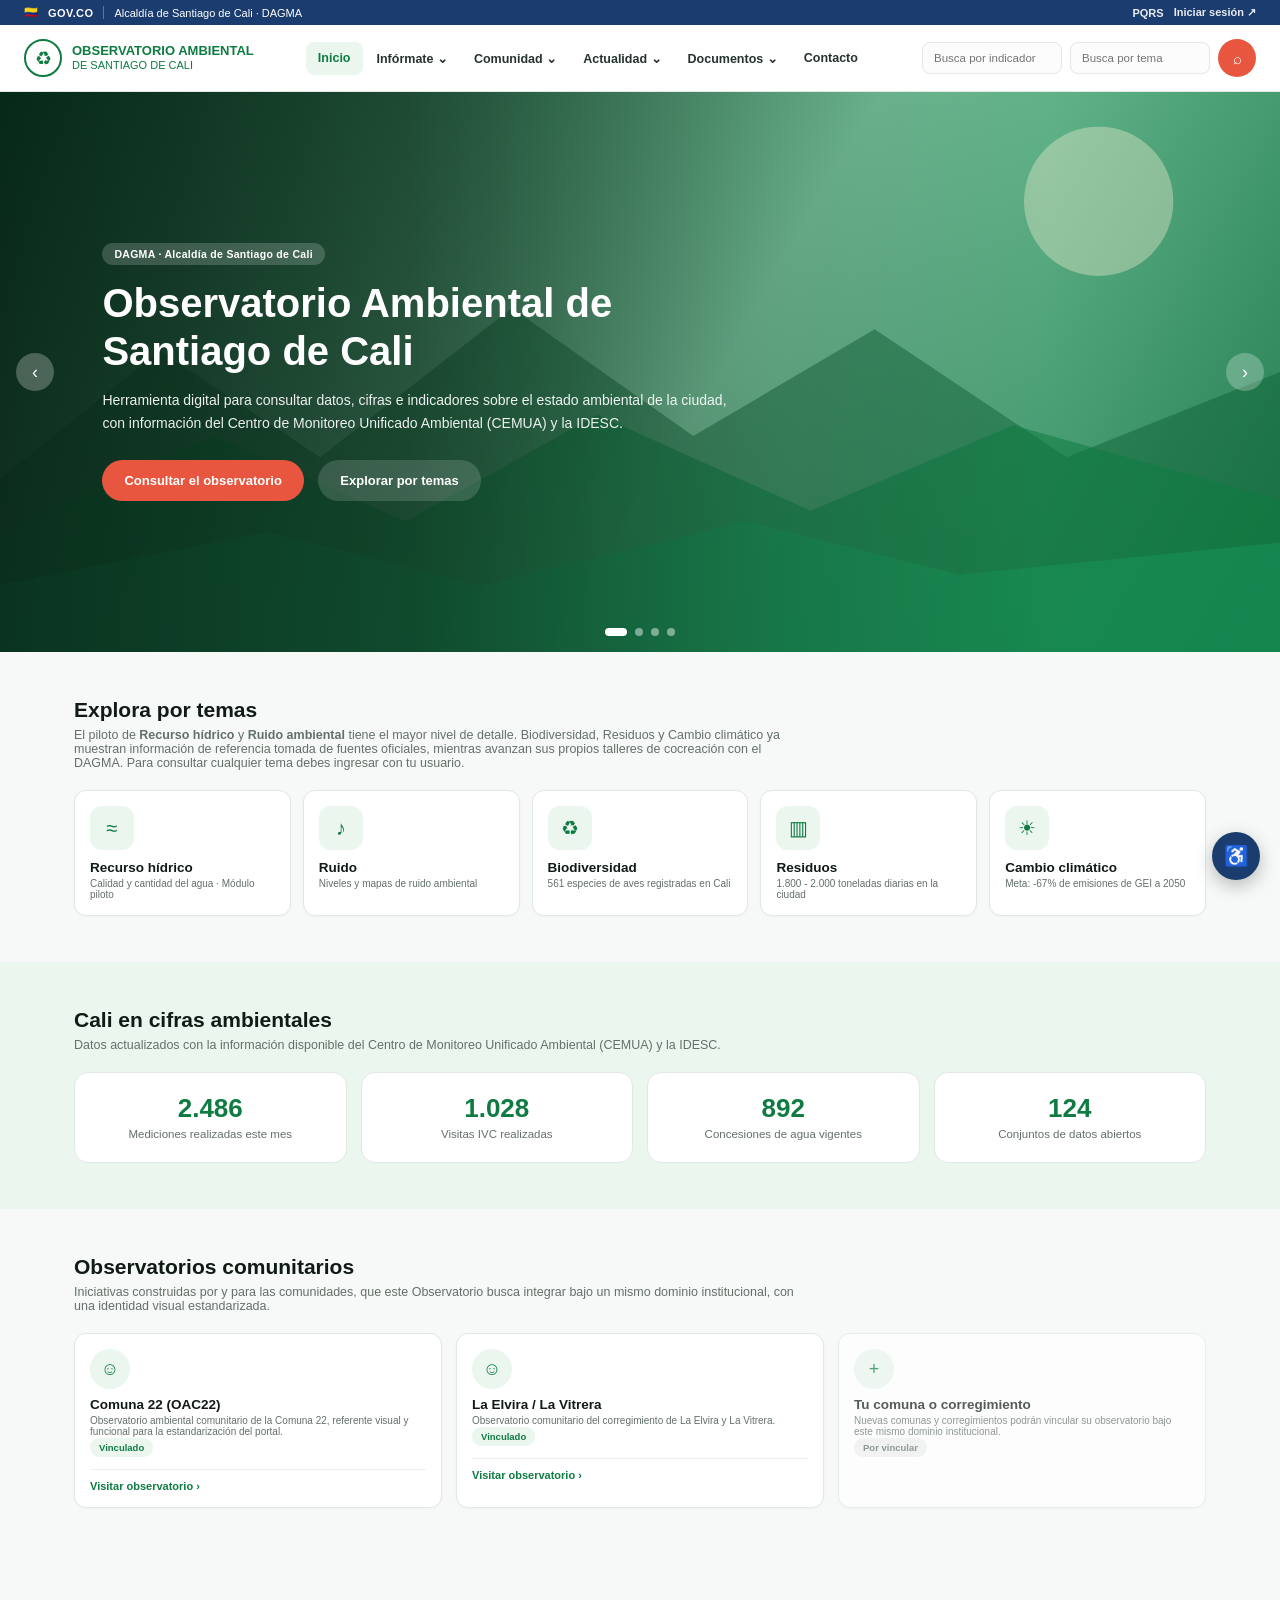
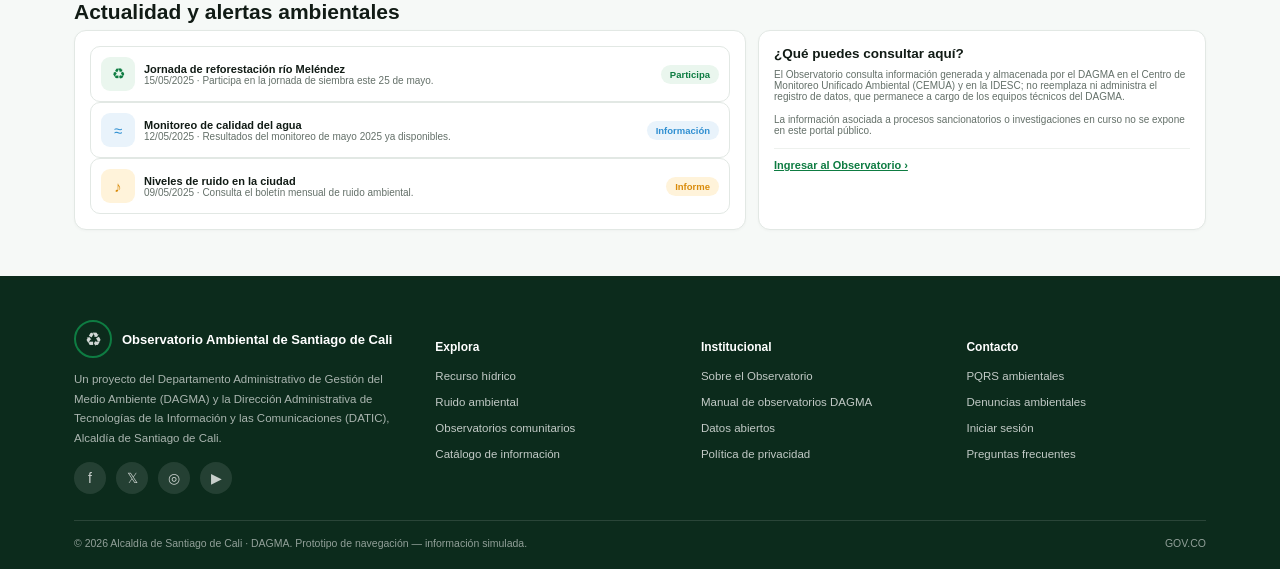
==== commit 17618da9: "Actualizar nombre a Centro de Monitoreo Unificado Ambiental (CEMUA) Co-Authored-By: Claude Sonnet 5 " ====
--- a/index.html
+++ b/index.html
@@ -1,4 +1,4 @@
-<!DOCTYPE html>
+﻿<!DOCTYPE html>
 <html lang="es">
 <head>
 <meta charset="UTF-8">
@@ -56,7 +56,7 @@
       <div class="home-slide-in">
         <span class="tag">DAGMA · Alcaldía de Santiago de Cali</span>
         <h1>Observatorio Ambiental de Santiago de Cali</h1>
-        <p>Herramienta digital para consultar datos, cifras e indicadores sobre el estado ambiental de la ciudad, con información del Centro de Monitoreo Ambiental (SEMO) y la IDESC.</p>
+        <p>Herramienta digital para consultar datos, cifras e indicadores sobre el estado ambiental de la ciudad, con información del Centro de Monitoreo Unificado Ambiental (CEMUA) y la IDESC.</p>
         <a class="home-cta" href="login.html">Consultar el observatorio</a>
         <a class="home-cta ghost" href="#temas">Explorar por temas</a>
       </div>
@@ -177,7 +177,7 @@
 <section class="home-section home-stats-section">
   <div class="home-wrap">
     <h2 class="home-section-title">Cali en cifras ambientales</h2>
-    <p class="home-section-sub">Datos actualizados con la información disponible del Centro de Monitoreo Ambiental (SEMO) y la IDESC.</p>
+    <p class="home-section-sub">Datos actualizados con la información disponible del Centro de Monitoreo Unificado Ambiental (CEMUA) y la IDESC.</p>
     <div class="home-stats-grid">
       <div class="home-stat"><b>2.486</b><span>Mediciones realizadas este mes</span></div>
       <div class="home-stat"><b>1.028</b><span>Visitas IVC realizadas</span></div>
@@ -229,7 +229,7 @@
       </div>
       <div class="card">
         <h3 class="section-title">¿Qué puedes consultar aquí?</h3>
-        <p class="tiny" style="margin:8px 0 12px">El Observatorio consulta información generada y almacenada por el DAGMA en el Centro de Monitoreo Ambiental (SEMO) y en la IDESC; no reemplaza ni administra el registro de datos, que permanece a cargo de los equipos técnicos del DAGMA.</p>
+        <p class="tiny" style="margin:8px 0 12px">El Observatorio consulta información generada y almacenada por el DAGMA en el Centro de Monitoreo Unificado Ambiental (CEMUA) y en la IDESC; no reemplaza ni administra el registro de datos, que permanece a cargo de los equipos técnicos del DAGMA.</p>
         <p class="tiny" style="margin-bottom:12px">La información asociada a procesos sancionatorios o investigaciones en curso no se expone en este portal público.</p>
         <a class="card-link" style="display:block" href="login.html">Ingresar al Observatorio ›</a>
       </div>
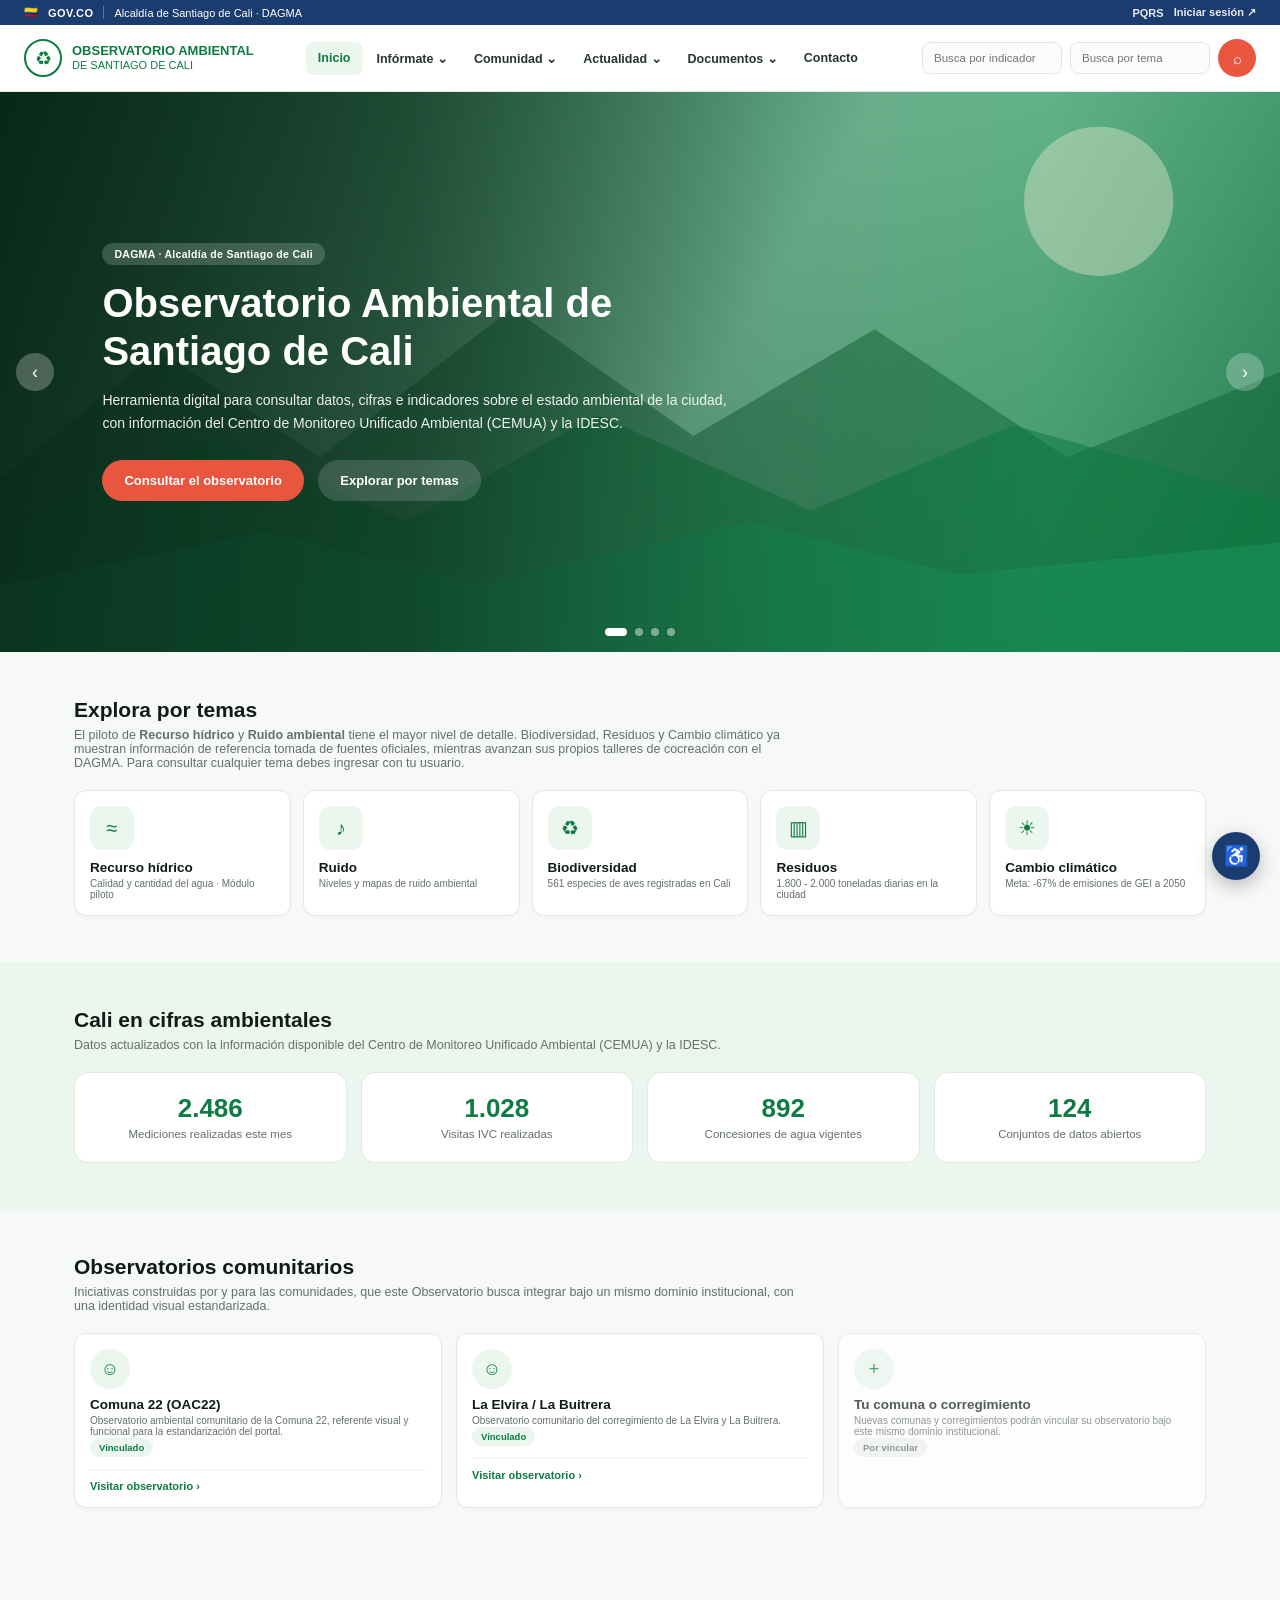
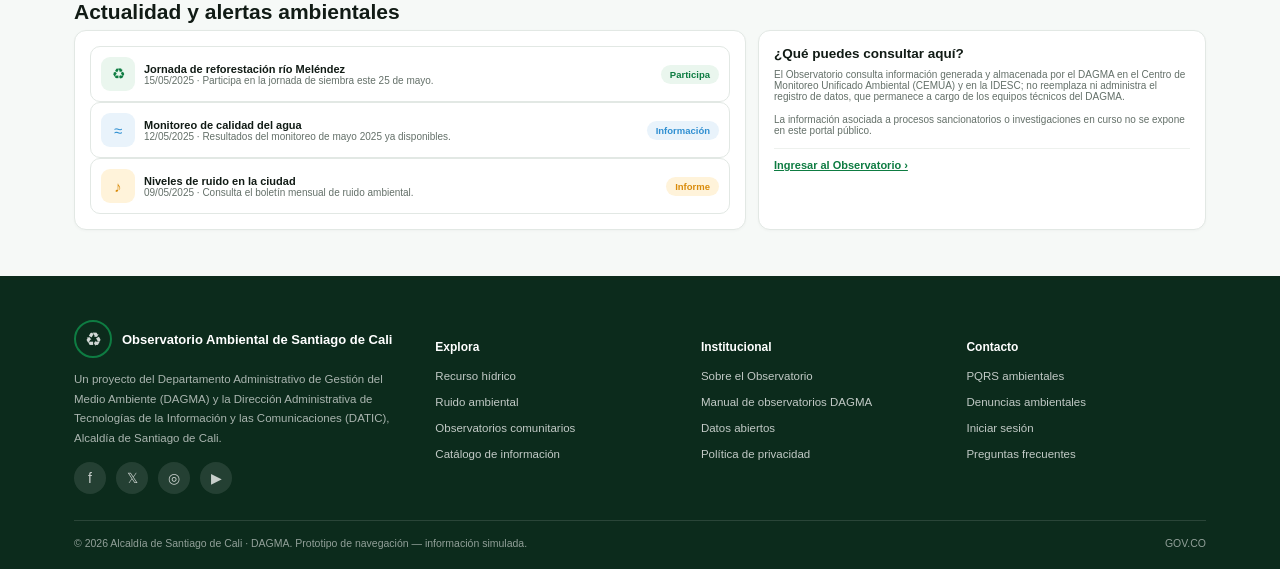
==== commit 653d879c: "Corregir nombre del corregimiento: La Vitrera -> La Buitrera Co-Authored-By: Claude Opus 5.5 <norepl" ====
--- a/index.html
+++ b/index.html
@@ -128,7 +128,7 @@
       <div class="home-slide-in">
         <span class="tag">Observatorios comunitarios</span>
         <h1>Un solo portal para toda la ciudad</h1>
-        <p>Los observatorios comunitarios de la Comuna 22 y el corregimiento La Elvira / La Vitrera se integran bajo este mismo dominio institucional, junto con los que vengan de otras comunas.</p>
+        <p>Los observatorios comunitarios de la Comuna 22 y el corregimiento La Elvira / La Buitrera se integran bajo este mismo dominio institucional, junto con los que vengan de otras comunas.</p>
         <a class="home-cta" href="#comunidad">Ver observatorios comunitarios</a>
       </div>
     </div>
@@ -202,8 +202,8 @@
       </div>
       <div class="card">
         <div class="bubble">☺</div>
-        <h3 class="section-title" style="margin-top:8px">La Elvira / La Vitrera</h3>
-        <p class="tiny">Observatorio comunitario del corregimiento de La Elvira y La Vitrera.</p>
+        <h3 class="section-title" style="margin-top:8px">La Elvira / La Buitrera</h3>
+        <p class="tiny">Observatorio comunitario del corregimiento de La Elvira y La Buitrera.</p>
         <span class="pill">Vinculado</span>
         <div class="card-link">Visitar observatorio ›</div>
       </div>
--- a/styles.css
+++ b/styles.css
@@ -451,6 +451,25 @@
 .m-service span{font-size:10.5px;font-weight:650;color:#243830;line-height:1.25;text-align:center}
 .m-service .ms-tag{position:absolute;top:-2px;right:6px;background:var(--blue);color:#fff;font-size:7.5px;font-weight:800;padding:2px 5px;border-radius:7px}
 
+/* RF-06: buscador del home (estaciones, trámites, módulos) */
+.m-search{padding:14px 16px 4px}
+.m-search-box{position:relative}
+.m-search-input{width:100%;border:1px solid var(--line);border-radius:12px;padding:12px 14px;font-size:13px;background:#fff;box-shadow:0 1px 4px rgba(20,40,30,.04)}
+.m-search-results{position:absolute;left:0;right:0;top:calc(100% + 6px);background:#fff;border-radius:12px;box-shadow:0 10px 28px rgba(0,0,0,.16);z-index:50;max-height:300px;overflow-y:auto;padding:6px}
+.m-search-item{display:flex;align-items:center;gap:10px;padding:10px 8px;border-radius:8px;cursor:pointer;font-size:12.5px}
+.m-search-item:hover{background:var(--pale)}
+.m-search-item .msi-tag{margin-left:auto;font-size:9px;color:var(--muted);font-weight:700}
+
+/* RF-08: pill compacto para el selector de zona */
+.m-pill-btn.sm{font-size:11px;padding:8px 12px}
+
+/* RF-05: mini-mapa del home con vista previa del Geovisor */
+.m-minimap-card{background:#fff;margin:14px 16px 0;border-radius:16px;overflow:hidden;box-shadow:0 2px 14px rgba(20,40,30,.05)}
+.m-minimap-head{padding:14px 14px 8px}
+.m-minimap{height:190px;position:relative;background:#e6f1e6}
+.m-minimap-foot{display:flex;justify-content:space-between;align-items:center;padding:10px 14px 14px;gap:10px}
+.m-minimap-foot .card-link{font-size:11px}
+
 /* Chips "le puede interesar" */
 .m-chips{display:flex;gap:8px;padding:2px 16px;flex-wrap:wrap}
 .m-chip{border-radius:20px;padding:10px 16px;font-size:12px;font-weight:700;border:1px solid var(--line);background:#fff;color:#243830;cursor:pointer}
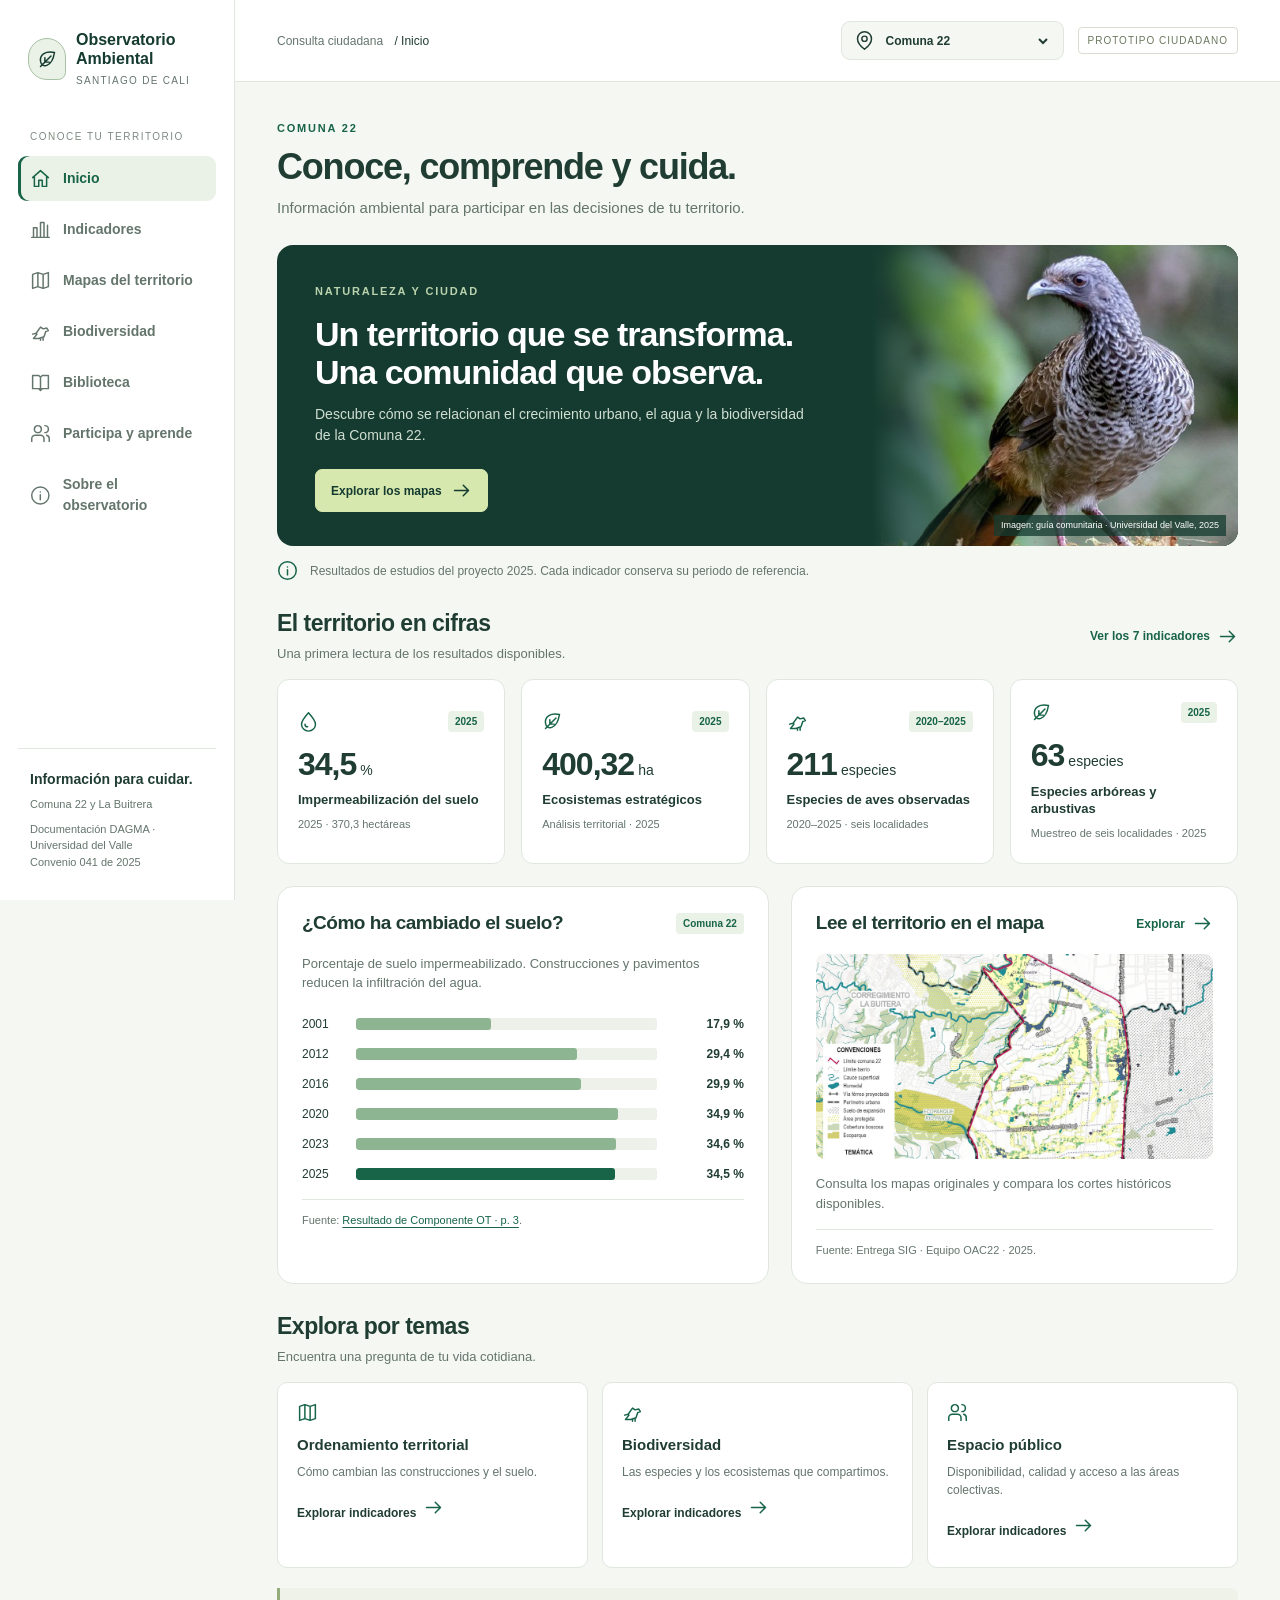
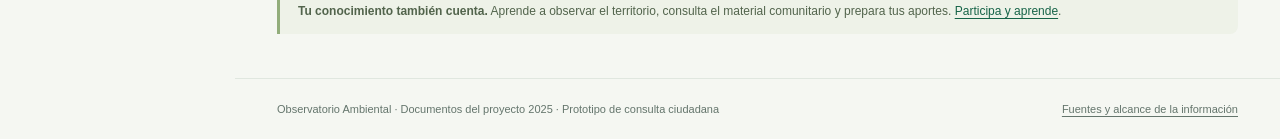
==== commit 5bee2316: "Reemplazar la app por la versión de consulta ciudadana (Comuna 22 y La Buitrera) Se adopta la versió" ====
--- a/index.html
+++ b/index.html
@@ -1,293 +1,3 @@
-﻿<!DOCTYPE html>
-<html lang="es">
-<head>
-<meta charset="UTF-8">
-<meta name="viewport" content="width=device-width,initial-scale=1.0">
-<title>Observatorio Ambiental de Santiago de Cali</title>
-<link rel="stylesheet" href="styles.css">
-</head>
-<body class="home-body">
-
-<!-- ============ BARRA GOV.CO ============ -->
-<div class="home-govbar">
-  <div class="home-govbar-group">
-    <span>🇨🇴</span><b>GOV.CO</b>
-    <span class="home-govbar-sep"></span>
-    <span>Alcaldía de Santiago de Cali · DAGMA</span>
-  </div>
-  <div class="home-govbar-group">
-    <a href="#contacto">PQRS</a>
-    <a href="login.html">Iniciar sesión ↗</a>
-  </div>
-</div>
-
-<!-- ============ ENCABEZADO ============ -->
-<header class="home-header">
-  <a href="index.html" class="home-brand">
-    <div class="brand-icon">♻</div>
-    <div><b>OBSERVATORIO AMBIENTAL</b><span>DE SANTIAGO DE CALI</span></div>
-  </a>
-  <div class="home-navbar" role="navigation">
-    <a class="active" href="#inicio">Inicio</a>
-    <a href="#temas">Infórmate ⌄</a>
-    <a href="#comunidad">Comunidad ⌄</a>
-    <a href="#actualidad">Actualidad ⌄</a>
-    <a href="login.html#catalogo">Documentos ⌄</a>
-    <a href="#contacto">Contacto</a>
-  </div>
-  <div class="home-search">
-    <input placeholder="Busca por indicador">
-    <input placeholder="Busca por tema">
-    <button class="home-search-btn" title="Buscar">⌕</button>
-  </div>
-</header>
-
-<!-- ============ HERO / CARRUSEL ============ -->
-<section class="home-hero" id="inicio">
-  <div id="hero-track">
-    <div class="home-slide active" data-bg="general">
-      <div class="home-slide-art"><svg viewBox="0 0 1200 560" preserveAspectRatio="xMidYMid slice" aria-hidden="true">
-        <circle cx="1030" cy="120" r="70" fill="#fff3da" opacity=".35"/>
-        <path d="M0,380 L150,260 L300,360 L480,220 L650,340 L820,240 L1000,360 L1200,280 L1200,560 L0,560 Z" fill="#0a5e32" opacity=".45"/>
-        <path d="M0,430 L200,340 L380,420 L560,320 L760,410 L950,330 L1200,400 L1200,560 L0,560 Z" fill="#0e7c42" opacity=".55"/>
-        <path d="M0,480 L250,430 L450,480 L700,420 L900,470 L1200,440 L1200,560 L0,560 Z" fill="#189258" opacity=".6"/>
-      </svg></div>
-      <div class="home-slide-scrim"></div>
-      <div class="home-slide-in">
-        <span class="tag">DAGMA · Alcaldía de Santiago de Cali</span>
-        <h1>Observatorio Ambiental de Santiago de Cali</h1>
-        <p>Herramienta digital para consultar datos, cifras e indicadores sobre el estado ambiental de la ciudad, con información del Centro de Monitoreo Unificado Ambiental (CEMUA) y la IDESC.</p>
-        <a class="home-cta" href="login.html">Consultar el observatorio</a>
-        <a class="home-cta ghost" href="#temas">Explorar por temas</a>
-      </div>
-    </div>
-    <div class="home-slide" data-bg="hidrico">
-      <div class="home-slide-art"><svg viewBox="0 0 1200 560" preserveAspectRatio="xMidYMid slice" aria-hidden="true">
-        <path d="M0,360 L220,310 L420,370 L640,300 L860,360 L1080,310 L1200,340 L1200,560 L0,560 Z" fill="#0a4a6e" opacity=".4"/>
-        <path d="M-50,560 C160,430 320,510 500,430 C670,360 810,480 970,420 C1090,375 1160,430 1250,400 L1250,560 Z" fill="#2f8fd1" opacity=".6"/>
-        <path d="M-50,560 C190,470 350,530 530,470 C710,420 840,505 1010,455 C1130,425 1190,470 1250,445 L1250,560 Z" fill="#7ec3ec" opacity=".55"/>
-        <circle cx="430" cy="475" r="14" fill="none" stroke="#eaf6ee" stroke-width="2" opacity=".5"/>
-        <circle cx="430" cy="475" r="27" fill="none" stroke="#eaf6ee" stroke-width="1.5" opacity=".3"/>
-        <g transform="translate(770,500)" fill="#eaf6ee" opacity=".55">
-          <path d="M0,0 C10,-11 32,-11 44,0 C32,11 10,11 0,0 Z"/>
-          <path d="M44,0 L57,-9 L57,9 Z"/>
-          <circle cx="9" cy="-2" r="1.6" fill="#0a4a6e"/>
-        </g>
-      </svg></div>
-      <div class="home-slide-scrim"></div>
-      <div class="home-slide-in">
-        <span class="tag">Módulo piloto</span>
-        <h1>Recurso hídrico: nuestro primer piloto</h1>
-        <p>Seguimiento a ríos, quebradas y cuerpos de agua superficial: calidad del agua (ICA), caudal concedido vs. autoreporte, y datos de estaciones y sensores IoT (piezómetros).</p>
-        <a class="home-cta" href="login.html#gestion">Ver seguimiento del recurso hídrico</a>
-      </div>
-    </div>
-    <div class="home-slide" data-bg="ruido">
-      <div class="home-slide-art"><svg viewBox="0 0 1200 560" preserveAspectRatio="xMidYMid slice" aria-hidden="true">
-        <g fill="#2a1a4d" opacity=".35">
-          <rect x="690" y="380" width="40" height="120"/>
-          <rect x="740" y="340" width="36" height="160"/>
-          <rect x="785" y="400" width="44" height="100"/>
-          <rect x="840" y="360" width="30" height="140"/>
-          <rect x="880" y="410" width="50" height="90"/>
-        </g>
-        <g transform="translate(945,300)" fill="none" stroke="#ffffff" stroke-width="4" opacity=".45">
-          <circle r="38"/><circle r="72"/><circle r="106"/>
-        </g>
-        <g transform="translate(945,300)" fill="#ffffff" opacity=".8">
-          <path d="M-14,-14 L4,-14 L26,-32 L26,32 L4,14 L-14,14 Z"/>
-        </g>
-      </svg></div>
-      <div class="home-slide-scrim"></div>
-      <div class="home-slide-in">
-        <span class="tag">Ruido ambiental</span>
-        <h1>Consulta los niveles de ruido de tu comuna</h1>
-        <p>Mapas de densidad, escalas de ruido por colores y resultados de mediciones asociadas a las áreas de actividad de la ciudad.</p>
-        <a class="home-cta" href="login.html#consulta">Ver información de ruido</a>
-      </div>
-    </div>
-    <div class="home-slide" data-bg="comunidad">
-      <div class="home-slide-art"><svg viewBox="0 0 1200 560" preserveAspectRatio="xMidYMid slice" aria-hidden="true">
-        <g fill="#0a5e32" opacity=".4">
-          <polygon points="700,420 750,370 800,420"/>
-          <rect x="710" y="420" width="80" height="80"/>
-          <polygon points="820,395 885,335 950,395"/>
-          <rect x="835" y="395" width="95" height="105"/>
-          <polygon points="965,425 1005,385 1045,425"/>
-          <rect x="970" y="425" width="70" height="75"/>
-        </g>
-        <g stroke="#eaf6ee" stroke-width="2" opacity=".4">
-          <line x1="750" y1="450" x2="887" y2="415"/>
-          <line x1="887" y1="415" x2="1005" y2="455"/>
-        </g>
-        <g fill="#eaf6ee" opacity=".75">
-          <circle cx="750" cy="450" r="6"/><circle cx="887" cy="415" r="6"/><circle cx="1005" cy="455" r="6"/>
-        </g>
-      </svg></div>
-      <div class="home-slide-scrim"></div>
-      <div class="home-slide-in">
-        <span class="tag">Observatorios comunitarios</span>
-        <h1>Un solo portal para toda la ciudad</h1>
-        <p>Los observatorios comunitarios de la Comuna 22 y el corregimiento La Elvira / La Buitrera se integran bajo este mismo dominio institucional, junto con los que vengan de otras comunas.</p>
-        <a class="home-cta" href="#comunidad">Ver observatorios comunitarios</a>
-      </div>
-    </div>
-  </div>
-  <button class="home-hero-arrow prev" id="hero-prev" aria-label="Anterior">‹</button>
-  <button class="home-hero-arrow next" id="hero-next" aria-label="Siguiente">›</button>
-  <div class="home-hero-dots" id="hero-dots"></div>
-</section>
-
-<!-- ============ EXPLORA POR TEMAS ============ -->
-<section class="home-section" id="temas">
-  <div class="home-wrap">
-    <h2 class="home-section-title">Explora por temas</h2>
-    <p class="home-section-sub">El piloto de <b>Recurso hídrico</b> y <b>Ruido ambiental</b> tiene el mayor nivel de detalle. Biodiversidad, Residuos y Cambio climático ya muestran información de referencia tomada de fuentes oficiales, mientras avanzan sus propios talleres de cocreación con el DAGMA. Para consultar cualquier tema debes ingresar con tu usuario.</p>
-    <div class="grid icon-cards">
-      <a class="card" href="login.html#gestion" style="text-decoration:none;color:inherit">
-        <div class="ico-circle">≈</div>
-        <h3 class="section-title">Recurso hídrico</h3>
-        <p class="tiny">Calidad y cantidad del agua · Módulo piloto</p>
-      </a>
-      <a class="card" href="login.html#consulta" style="text-decoration:none;color:inherit">
-        <div class="ico-circle">♪</div>
-        <h3 class="section-title">Ruido</h3>
-        <p class="tiny">Niveles y mapas de ruido ambiental</p>
-      </a>
-      <a class="card" href="login.html#consulta" style="text-decoration:none;color:inherit">
-        <div class="ico-circle">♻</div>
-        <h3 class="section-title">Biodiversidad</h3>
-        <p class="tiny">561 especies de aves registradas en Cali</p>
-      </a>
-      <a class="card" href="login.html#consulta" style="text-decoration:none;color:inherit">
-        <div class="ico-circle">▥</div>
-        <h3 class="section-title">Residuos</h3>
-        <p class="tiny">1.800 - 2.000 toneladas diarias en la ciudad</p>
-      </a>
-      <a class="card" href="login.html#consulta" style="text-decoration:none;color:inherit">
-        <div class="ico-circle">☀</div>
-        <h3 class="section-title">Cambio climático</h3>
-        <p class="tiny">Meta: -67% de emisiones de GEI a 2050</p>
-      </a>
-    </div>
-  </div>
-</section>
-
-<!-- ============ CIFRAS ============ -->
-<section class="home-section home-stats-section">
-  <div class="home-wrap">
-    <h2 class="home-section-title">Cali en cifras ambientales</h2>
-    <p class="home-section-sub">Datos actualizados con la información disponible del Centro de Monitoreo Unificado Ambiental (CEMUA) y la IDESC.</p>
-    <div class="home-stats-grid">
-      <div class="home-stat"><b>2.486</b><span>Mediciones realizadas este mes</span></div>
-      <div class="home-stat"><b>1.028</b><span>Visitas IVC realizadas</span></div>
-      <div class="home-stat"><b>892</b><span>Concesiones de agua vigentes</span></div>
-      <div class="home-stat"><b>124</b><span>Conjuntos de datos abiertos</span></div>
-    </div>
-  </div>
-</section>
-
-<!-- ============ OBSERVATORIOS COMUNITARIOS ============ -->
-<section class="home-section" id="comunidad">
-  <div class="home-wrap">
-    <h2 class="home-section-title">Observatorios comunitarios</h2>
-    <p class="home-section-sub">Iniciativas construidas por y para las comunidades, que este Observatorio busca integrar bajo un mismo dominio institucional, con una identidad visual estandarizada.</p>
-    <div class="grid home-comm-grid">
-      <div class="card">
-        <div class="bubble">☺</div>
-        <h3 class="section-title" style="margin-top:8px">Comuna 22 (OAC22)</h3>
-        <p class="tiny">Observatorio ambiental comunitario de la Comuna 22, referente visual y funcional para la estandarización del portal.</p>
-        <span class="pill">Vinculado</span>
-        <div class="card-link">Visitar observatorio ›</div>
-      </div>
-      <div class="card">
-        <div class="bubble">☺</div>
-        <h3 class="section-title" style="margin-top:8px">La Elvira / La Buitrera</h3>
-        <p class="tiny">Observatorio comunitario del corregimiento de La Elvira y La Buitrera.</p>
-        <span class="pill">Vinculado</span>
-        <div class="card-link">Visitar observatorio ›</div>
-      </div>
-      <div class="card" style="opacity:.7">
-        <div class="bubble">+</div>
-        <h3 class="section-title" style="margin-top:8px">Tu comuna o corregimiento</h3>
-        <p class="tiny">Nuevas comunas y corregimientos podrán vincular su observatorio bajo este mismo dominio institucional.</p>
-        <span class="pill grey">Por vincular</span>
-      </div>
-    </div>
-  </div>
-</section>
-
-<!-- ============ ACTUALIDAD ============ -->
-<section class="home-section" id="actualidad">
-  <div class="home-wrap">
-    <h2 class="home-section-title">Actualidad y alertas ambientales</h2>
-    <div class="grid two">
-      <div class="card">
-        <div class="alert"><span class="aico green">♻</span><div><b>Jornada de reforestación río Meléndez</b><div class="tiny">15/05/2025 · Participa en la jornada de siembra este 25 de mayo.</div></div><span class="pill">Participa</span></div>
-        <div class="alert"><span class="aico blue">≈</span><div><b>Monitoreo de calidad del agua</b><div class="tiny">12/05/2025 · Resultados del monitoreo de mayo 2025 ya disponibles.</div></div><span class="pill blue">Información</span></div>
-        <div class="alert"><span class="aico amber">♪</span><div><b>Niveles de ruido en la ciudad</b><div class="tiny">09/05/2025 · Consulta el boletín mensual de ruido ambiental.</div></div><span class="pill amber">Informe</span></div>
-      </div>
-      <div class="card">
-        <h3 class="section-title">¿Qué puedes consultar aquí?</h3>
-        <p class="tiny" style="margin:8px 0 12px">El Observatorio consulta información generada y almacenada por el DAGMA en el Centro de Monitoreo Unificado Ambiental (CEMUA) y en la IDESC; no reemplaza ni administra el registro de datos, que permanece a cargo de los equipos técnicos del DAGMA.</p>
-        <p class="tiny" style="margin-bottom:12px">La información asociada a procesos sancionatorios o investigaciones en curso no se expone en este portal público.</p>
-        <a class="card-link" style="display:block" href="login.html">Ingresar al Observatorio ›</a>
-      </div>
-    </div>
-  </div>
-</section>
-
-<!-- ============ PIE DE PÁGINA ============ -->
-<div class="home-footer" id="contacto">
-  <div class="home-wrap">
-    <div class="home-footer-grid">
-      <div>
-        <div class="home-footer-brand"><div class="brand-icon">♻</div><b>Observatorio Ambiental de Santiago de Cali</b></div>
-        <p>Un proyecto del Departamento Administrativo de Gestión del Medio Ambiente (DAGMA) y la Dirección Administrativa de Tecnologías de la Información y las Comunicaciones (DATIC), Alcaldía de Santiago de Cali.</p>
-        <div class="home-social">
-          <a href="#" aria-label="Facebook">f</a>
-          <a href="#" aria-label="Twitter / X">𝕏</a>
-          <a href="#" aria-label="Instagram">◎</a>
-          <a href="#" aria-label="YouTube">▶</a>
-        </div>
-      </div>
-      <div>
-        <h5>Explora</h5>
-        <ul>
-          <li><a href="#temas">Recurso hídrico</a></li>
-          <li><a href="#temas">Ruido ambiental</a></li>
-          <li><a href="#comunidad">Observatorios comunitarios</a></li>
-          <li><a href="login.html#catalogo">Catálogo de información</a></li>
-        </ul>
-      </div>
-      <div>
-        <h5>Institucional</h5>
-        <ul>
-          <li><a href="#">Sobre el Observatorio</a></li>
-          <li><a href="#">Manual de observatorios DAGMA</a></li>
-          <li><a href="#">Datos abiertos</a></li>
-          <li><a href="#">Política de privacidad</a></li>
-        </ul>
-      </div>
-      <div>
-        <h5>Contacto</h5>
-        <ul>
-          <li><a href="#">PQRS ambientales</a></li>
-          <li><a href="#">Denuncias ambientales</a></li>
-          <li><a href="login.html">Iniciar sesión</a></li>
-          <li><a href="#">Preguntas frecuentes</a></li>
-        </ul>
-      </div>
-    </div>
-    <div class="home-footer-bottom">
-      <span>© 2026 Alcaldía de Santiago de Cali · DAGMA. Prototipo de navegación — información simulada.</span>
-      <span>GOV.CO</span>
-    </div>
-  </div>
-</div>
-
-<button class="home-a11y" title="Accesibilidad">♿</button>
-
-<script src="home.js"></script>
-</body>
-</html>
+<!DOCTYPE html>
+<html lang="es"><head><meta charset="UTF-8"><meta name="viewport" content="width=device-width, initial-scale=1"><meta name="theme-color" content="#176448"><meta name="description" content="Consulta ciudadana de información ambiental de la Comuna 22 y el corregimiento La Buitrera. Indicadores, mapas, biodiversidad y documentos del proyecto 2025."><title>Observatorio Ambiental · Consulta ciudadana</title><link rel="stylesheet" href="ciudadania.css"><script defer src="data.js"></script><script defer src="ciudadania.js"></script></head>
+<body><a href="#contenido" class="skip">Saltar al contenido</a><div class="menu-shade" id="menu-shade"></div><aside class="sidebar" aria-label="Navegación principal"><a class="brand" href="#inicio"><span class="brandmark" id="brand-icon"></span><span><b>Observatorio<br>Ambiental</b><small>Santiago de Cali</small></span></a><div class="nav-label">Conoce tu territorio</div><nav class="nav" id="navigation"></nav><div class="side-bottom"><strong>Información para cuidar.</strong>Comuna 22 y La Buitrera<span>Documentación DAGMA · Universidad del Valle<br>Convenio 041 de 2025</span></div></aside><div class="shell"><header class="topbar"><button class="mobile-menu" id="menu-toggle" aria-label="Abrir menú" aria-expanded="false"></button><div class="breadcrumb">Consulta ciudadana <span id="breadcrumb">/ Inicio</span></div><div class="toptools"><label class="territory-select"><span id="pin-icon"></span><select id="territory" aria-label="Territorio"><option value="comuna22">Comuna 22</option><option value="buitrera">Corregimiento La Buitrera</option></select></label><span class="prototype">Prototipo ciudadano</span></div></header><main class="main" id="contenido" tabindex="-1"></main><footer class="footer"><span>Observatorio Ambiental · Documentos del proyecto 2025 · Prototipo de consulta ciudadana</span><a href="#acerca">Fuentes y alcance de la información</a></footer></div><dialog id="detail" aria-labelledby="detail-title"><div id="detail-content"></div></dialog></body></html>
--- a/ciudadania.css
+++ b/ciudadania.css
@@ -0,0 +1,4 @@
+@charset "UTF-8";
+:root{--green:#176448;--dark:#153b30;--ink:#203d34;--muted:#64756c;--line:#e0e7df;--paper:#f5f7f2;--pale:#eaf1e6;--lime:#d7e8af;font-family:Inter,"Segoe UI",Arial,sans-serif;color:var(--ink);background:var(--paper);font-size:15px;line-height:1.5}*{box-sizing:border-box}body{margin:0}button,input,select,textarea{font:inherit}button{cursor:pointer;color:inherit}a{color:var(--green);text-underline-offset:3px}:focus-visible{outline:3px solid #bf8729;outline-offset:4px}button:disabled{opacity:.4;cursor:default}svg{width:21px;height:21px;fill:none;stroke:currentColor;stroke-width:1.7;stroke-linecap:round;stroke-linejoin:round;vertical-align:middle}h1,h2,h3,p{margin:0}h1{font-size:36px;letter-spacing:-1.2px;line-height:1.15;font-weight:650}h2{font-size:23px;letter-spacing:-.5px;line-height:1.3}h3{font-size:17px;line-height:1.35}small,.small{font-size:12px}.muted{color:var(--muted)}.eyebrow{font-size:11px;font-weight:700;text-transform:uppercase;letter-spacing:1.8px;color:var(--green)}.skip{position:fixed;top:-100px;left:20px;z-index:100;background:white;padding:12px}.skip:focus{top:12px}.sidebar{position:fixed;inset:0 auto 0 0;width:235px;background:white;border-right:1px solid var(--line);padding:30px 18px;display:flex;flex-direction:column;z-index:20}.brand{display:flex;gap:10px;align-items:center;text-decoration:none;color:var(--dark);padding:0 10px 29px}.brandmark{width:38px;height:42px;border:1px solid #a7c1a5;border-radius:22px 22px 9px 22px;display:grid;place-items:center;background:var(--pale)}.brand b{font-size:16px;line-height:1.2;display:block}.brand small{display:block;color:var(--muted);font-size:10px;margin-top:5px;letter-spacing:1.3px;text-transform:uppercase}.nav-label{font-size:10px;letter-spacing:1.5px;color:#7e8b82;padding:12px;text-transform:uppercase}.nav{display:grid;gap:6px}.nav a{display:flex;gap:12px;padding:12px;border-radius:9px;color:var(--muted);text-decoration:none;font-weight:550;font-size:14px;align-items:center}.nav a:hover{background:var(--paper)}.nav a.active{color:var(--green);background:var(--pale);box-shadow:inset 3px 0 var(--green)}.side-bottom{margin-top:auto;border-top:1px solid var(--line);padding:20px 12px 0;font-size:11px;color:var(--muted)}.side-bottom strong{display:block;color:var(--ink);font-size:14px;margin-bottom:6px}.side-bottom span{display:block;margin-top:8px}.shell{margin-left:235px}.topbar{height:82px;padding:0 42px;display:flex;align-items:center;justify-content:space-between;background:white;border-bottom:1px solid var(--line);gap:20px}.breadcrumb{font-size:12px;color:var(--muted)}.breadcrumb span{color:var(--ink);margin-left:8px}.toptools{display:flex;align-items:center;gap:14px}.territory-select{display:flex;gap:7px;align-items:center;background:var(--paper);border:1px solid var(--line);border-radius:9px;padding:8px 12px;font-size:12px}.territory-select select{background:none;border:0;max-width:205px;font-weight:600;color:var(--ink)}.prototype{font-size:10px;letter-spacing:1px;border:1px solid #d9dfd0;padding:5px 9px;border-radius:4px;color:#6b775d;text-transform:uppercase}.mobile-menu{display:none}.main{max-width:1500px;padding:34px 42px 24px;margin:auto;min-height:calc(100vh - 160px)}.pagehead{display:flex;align-items:end;justify-content:space-between;gap:20px;margin-bottom:26px}.pagehead p{margin-top:10px;color:var(--muted);max-width:750px}.pagehead h1{margin-top:7px}.btn{border:1px solid var(--line);background:white;border-radius:7px;padding:10px 15px;display:inline-flex;align-items:center;justify-content:center;gap:9px;text-decoration:none;font-weight:600;font-size:12px;line-height:1.5}.btn.primary{background:var(--green);color:white;border-color:var(--green)}.btn.light{background:var(--lime);border-color:var(--lime);color:var(--dark)}.btn:hover{filter:brightness(.96)}.link{font-size:12px;font-weight:600;text-decoration:none;display:inline-flex;align-items:center;gap:7px}.link:hover{text-decoration:underline}.section-head{display:flex;justify-content:space-between;gap:16px;align-items:center;margin:28px 0 16px}.section-head p{font-size:13px;color:var(--muted);margin-top:5px}.hero{display:grid;grid-template-columns:1.3fr .8fr;background:var(--dark);border-radius:16px;overflow:hidden;color:white;min-height:265px;position:relative}.hero-copy{padding:34px 38px;z-index:1}.hero .eyebrow{color:#bad2ad}.hero h2{font-size:34px;line-height:1.12;margin:13px 0;max-width:580px;letter-spacing:-1px}.hero p{color:#d1ded2;font-size:14px;max-width:500px}.hero .btn{margin-top:23px}.hero-art{position:relative;min-height:250px;background:#294e3b}.hero-art img{width:100%;height:100%;position:absolute;object-fit:cover;object-position:center 30%}.hero-art:after{content:"";position:absolute;inset:0;background:linear-gradient(90deg,var(--dark),transparent 35%)}.hero-credit{position:absolute;bottom:10px;right:12px;font-size:9px;color:white;background:#153b30c0;padding:4px 7px;z-index:2}.intro-strip{display:flex;gap:12px;align-items:center;margin-top:14px;color:var(--muted);font-size:12px}.intro-strip svg{flex-shrink:0;color:var(--green)}.metric-grid{display:grid;grid-template-columns:repeat(4,minmax(0,1fr));gap:16px}.metric{padding:22px 20px;background:white;border:1px solid var(--line);border-radius:12px;text-align:left;width:100%;transition:transform .15s}.metric:hover{transform:translateY(-2px);border-color:#b6c9af}.metric-top{display:flex;justify-content:space-between;align-items:center;margin-bottom:15px;color:var(--green)}.tag{display:inline-flex;background:var(--pale);color:var(--green);border-radius:4px;font-size:10px;padding:3px 7px;font-weight:600}.tag.amber{background:#faf0df;color:#8d6427}.metric .value{font-size:32px;font-weight:650;letter-spacing:-1px;line-height:1.1}.metric .unit{font-size:14px;font-weight:500;margin-left:4px;letter-spacing:0}.metric h3{font-size:13px;margin-top:9px}.metric p{font-size:11px;color:var(--muted);margin-top:7px}.two-col{display:grid;grid-template-columns:1.1fr 1fr;gap:22px;margin-top:22px}.panel{border:1px solid var(--line);border-radius:16px;background:white;padding:24px}.panel .section-head{margin:0 0 18px}.panel p{font-size:13px;color:var(--muted);margin-top:9px}.panel h2{font-size:19px}.chart{display:grid;gap:12px;margin:22px 0 16px}.bar-row{display:grid;grid-template-columns:42px 1fr 75px;gap:12px;align-items:center;font-size:12px}.track{height:12px;background:#edf1e9;border-radius:3px;overflow:hidden}.bar{height:100%;background:#8eb592;border-radius:3px}.bar-row:last-child .bar{background:var(--green)}.bar-row strong{text-align:right;font-weight:550}.source-line{font-size:11px;color:var(--muted);border-top:1px solid var(--line);padding-top:12px;margin-top:16px}.map-preview{height:205px;width:100%;object-fit:cover;object-position:center 35%;background:#e8ede3;border-radius:9px}.topic-grid{display:grid;grid-template-columns:repeat(3,1fr);gap:14px}.topic{background:white;border:1px solid var(--line);border-radius:10px;padding:19px;text-align:left;text-decoration:none;color:var(--ink);display:block}.topic svg{color:var(--green);margin-bottom:12px}.topic h3{font-size:15px}.topic p{color:var(--muted);font-size:12px;margin-top:7px}.topic .link{margin-top:16px}.topic:hover{border-color:#99b798;background:#fcfdf9}.notice{background:#eef2e8;border-left:3px solid #92ad7b;border-radius:0 8px 8px 0;padding:14px 18px;color:#52644c;font-size:12px;margin:20px 0}.notice.amber{background:#fcf4e8;border-color:#bd955d;color:#796239}.notice p{margin-top:5px}.empty{padding:38px 24px;text-align:center;color:var(--muted);border:1px dashed #c4cec1;border-radius:12px;background:white}.empty h3{color:var(--ink);margin-bottom:8px}.empty .btn{margin-top:16px}.filters{display:flex;flex-wrap:wrap;gap:12px;align-items:end;margin-bottom:22px}.field{display:flex;flex-direction:column;gap:7px;font-size:11px;color:var(--muted);font-weight:600}.field input,.field select,.field textarea{border:1px solid #d3ddd1;border-radius:7px;background:white;padding:11px 12px;color:var(--ink);min-height:43px}.field.search{flex:1;min-width:220px}.field select{max-width:280px}.filter-summary{display:flex;justify-content:space-between;gap:14px;margin:12px 0;font-size:12px;color:var(--muted)}.indicator-grid{display:grid;grid-template-columns:repeat(3,minmax(0,1fr));gap:17px}.indicator{display:flex;flex-direction:column;align-items:start;background:white;border:1px solid var(--line);border-radius:12px;padding:22px}.indicator .meta{display:flex;gap:8px;font-size:10px;color:var(--muted);align-items:center;margin-bottom:14px}.indicator h3{font-size:16px}.indicator p{font-size:12px;color:var(--muted);margin:12px 0 17px}.indicator .value{font-size:27px;color:var(--green);font-weight:650;margin-top:12px;letter-spacing:-.8px}.indicator .btn{margin-top:auto}.indicator .period{font-size:11px;color:var(--muted);margin-bottom:18px}.pages{display:flex;align-items:center;justify-content:center;gap:18px;margin:26px 0}.pages span{font-size:12px;color:var(--muted)}.atlas{display:grid;grid-template-columns:245px 1fr;gap:18px;align-items:start}.atlas-aside{padding:20px;background:white;border:1px solid var(--line);border-radius:12px}.atlas-aside .field{margin:14px 0}.atlas-aside select{width:100%;max-width:100%}.atlas-aside p{font-size:12px;color:var(--muted);margin-top:14px}.viewer{background:#e8ede6;border:1px solid #d6e0d2;border-radius:12px;overflow:hidden;position:relative}.map-toolbar{display:flex;align-items:center;justify-content:space-between;background:white;border-bottom:1px solid var(--line);padding:10px 14px;font-size:12px;gap:10px}.map-actions{display:flex;gap:5px}.map-actions button{padding:6px 9px;border:1px solid var(--line);border-radius:5px;background:white;min-width:32px}.map-scroll{height:650px;overflow:auto;position:relative}.map-scroll img{display:block;width:100%;max-width:none;height:auto}.map-caption{background:white;border-top:1px solid var(--line);padding:11px 14px;font-size:11px;color:var(--muted)}.atlas-description{margin-top:16px}.atlas-description h3{font-size:15px}.atlas-description p{font-size:12px;color:var(--muted);margin-top:6px}.library{display:grid;gap:12px}.doc{display:grid;grid-template-columns:48px 1fr auto;align-items:center;gap:18px;padding:20px 22px;border:1px solid var(--line);border-radius:10px;background:white}.doc-icon{display:grid;place-items:center;background:var(--pale);border-radius:9px;width:43px;height:48px;color:var(--green)}.doc h3{font-size:14px}.doc p{font-size:11px;color:var(--muted);margin-top:5px}.doc-actions{display:flex;gap:8px}.table-wrap{overflow:auto;border:1px solid var(--line);border-radius:10px;background:white}table{border-collapse:collapse;width:100%;font-size:12px;text-align:left}th{font-weight:600;background:#edf2e9;color:#52634c;white-space:nowrap}td,th{padding:13px 17px;border-bottom:1px solid var(--line);vertical-align:top}tbody tr:last-child td{border:0}tbody tr:hover{background:#fbfcf8}.tabs{display:flex;gap:8px;margin:22px 0;border-bottom:1px solid var(--line);overflow-x:auto}.tabs button{border:0;border-bottom:3px solid transparent;background:transparent;padding:12px 16px;font-size:13px;color:var(--muted);white-space:nowrap}.tabs button.active{border-color:var(--green);color:var(--green);font-weight:600}.bio-guide{display:grid;grid-template-columns:160px 1fr;gap:25px;align-items:center;background:#eaf0e4;border-radius:12px;padding:24px}.bio-guide img{width:150px;border-radius:5px}.bio-guide p{margin:12px 0 18px;color:var(--muted);font-size:13px}.step-list{display:grid;gap:18px;counter-reset:step}.step{display:flex;gap:16px}.step:before{counter-increment:step;content:counter(step);font-size:14px;border:1px solid #b5c9a4;border-radius:50%;flex:0 0 32px;height:32px;display:grid;place-items:center;color:var(--green)}.step h3{font-size:15px}.step p{font-size:13px;color:var(--muted);margin-top:6px}.noteform{display:grid;gap:14px}.noteform textarea{resize:vertical;min-height:115px}.noteform .field select{max-width:none}.form-message{font-size:12px;color:var(--green)}.notes-list{display:grid;gap:14px}.note-item{border:1px solid var(--line);border-radius:8px;padding:16px;background:white;overflow-wrap:anywhere}.note-item p{font-size:13px;white-space:pre-wrap;margin:8px 0}.note-item small{color:var(--muted)}.note-item .btn{margin-top:8px}.glossary{display:grid;grid-template-columns:repeat(2,1fr);gap:15px;margin:18px 0}.glossary div{padding:20px;background:white;border:1px solid var(--line);border-radius:9px}.glossary dt{font-weight:650;margin-bottom:8px}.glossary dd{margin:0;color:var(--muted);font-size:13px}.footer{padding:22px 42px;border-top:1px solid var(--line);font-size:11px;color:var(--muted);display:flex;justify-content:space-between;gap:18px}.footer a{color:var(--muted)}dialog{width:min(820px,calc(100% - 32px));max-height:90vh;border:1px solid var(--line);border-radius:16px;padding:0;color:var(--ink);box-shadow:0 20px 80px #163a3028}dialog::backdrop{background:#102d2466;backdrop-filter:blur(3px)}.dialog-head{padding:24px 30px;border-bottom:1px solid var(--line);display:flex;justify-content:space-between;gap:20px;align-items:start;background:var(--paper);position:sticky;top:0}.dialog-head h2{margin-top:7px;font-size:23px}.close{border:1px solid var(--line);border-radius:50%;background:white;font-size:24px;width:34px;height:34px;line-height:1;flex-shrink:0}.dialog-body{padding:26px 30px}.dialog-body h3{font-size:15px;margin:22px 0 8px}.dialog-body p{font-size:14px;color:var(--muted)}.dialog-value{font-size:38px;color:var(--green);font-weight:650;letter-spacing:-1px}.detail-grid{display:grid;grid-template-columns:repeat(2,1fr);gap:10px;margin-top:20px}.detail-grid div{background:var(--paper);padding:13px;border-radius:7px;font-size:12px}.detail-grid b{display:block;font-size:10px;color:var(--muted);text-transform:uppercase;letter-spacing:1px;margin-bottom:5px}.dialog-body .btn{margin-top:20px}.menu-shade{display:none}body.menu-open .menu-shade{display:block;position:fixed;inset:0;background:#152c2780;z-index:19}
+@media(max-width:1150px){.sidebar{width:205px;padding-inline:12px}.shell{margin-left:205px}.main{padding:28px 25px}.topbar,.footer{padding-inline:25px}.hero-copy{padding:30px}.hero h2{font-size:29px}.metric-grid{gap:10px}.metric{padding:18px 15px}.metric .value{font-size:28px}.indicator-grid{grid-template-columns:repeat(2,1fr)}.atlas{grid-template-columns:210px 1fr}}@media(max-width:900px){.sidebar{transform:translateX(-100%);width:235px;transition:transform .2s}body.menu-open .sidebar{transform:translateX(0)}.shell{margin-left:0}.mobile-menu{display:block;border:0;background:transparent;padding:7px}.topbar{height:72px;gap:10px}.breadcrumb{margin-right:auto}.toptools{gap:8px}.prototype{display:none}.topic-grid{grid-template-columns:repeat(2,1fr)}}@media(max-width:650px){h1{font-size:28px}.main{padding:24px 18px}.topbar{padding:0 12px}.breadcrumb{display:none}.toptools{margin-left:auto}.territory-select{padding:8px}.territory-select select{max-width:200px}.pagehead{align-items:start}.pagehead>.btn{padding:8px;font-size:10px}.hero{grid-template-columns:1fr;min-height:0}.hero-copy{padding:27px 25px}.hero h2{font-size:30px}.hero-art{min-height:155px;max-height:155px;grid-row:1}.hero-art img{object-position:50% 24%}.hero-art:after{background:linear-gradient(0deg,var(--dark),transparent 60%)}.metric-grid{grid-template-columns:repeat(2,minmax(0,1fr));gap:10px}.metric{padding:16px}.metric .value{font-size:29px}.metric-top{margin-bottom:10px}.two-col{grid-template-columns:1fr;gap:16px}.panel{padding:20px}.section-head{align-items:start}.section-head h2{font-size:21px}.section-head .link{font-size:11px;max-width:125px;flex-shrink:0;text-align:right}.topic-grid{gap:10px}.topic{padding:16px}.topic h3{font-size:14px}.indicator-grid{grid-template-columns:1fr}.field.search{min-width:100%;width:100%}.filters>.field:not(.search){flex:1;min-width:135px}.field select{max-width:100%;width:100%}.atlas{grid-template-columns:1fr}.atlas-aside{display:grid;grid-template-columns:1fr 1fr;gap:12px;padding:15px}.atlas-aside h3,.atlas-aside p,.atlas-aside .btn{grid-column:1/-1}.atlas-aside .field{margin:0}.map-scroll{height:480px}.map-toolbar{align-items:start}.map-toolbar>span{max-width:55%;font-size:11px}.doc{grid-template-columns:32px 1fr;gap:12px;padding:17px}.doc-icon{width:30px;height:36px}.doc-actions{grid-column:2;flex-wrap:wrap}.bio-guide{grid-template-columns:95px 1fr;gap:18px;padding:17px}.bio-guide img{width:95px}.bio-guide h2{font-size:19px}.bio-guide p{font-size:12px}.bio-guide .btn{font-size:10px;padding:8px}.glossary,.detail-grid{grid-template-columns:1fr}.dialog-head{padding:20px}.dialog-body{padding:22px}.footer{padding:20px 18px;flex-direction:column;gap:8px}.pagehead p{font-size:13px}.intro-strip{align-items:start}}
+@media print{.sidebar,.topbar,.btn,.filters,.footer,.map-actions,.pages,.close,.tabs,.doc-actions{display:none!important}.shell{margin:0}.main{padding:0}.panel,.metric,.indicator,.notice{break-inside:avoid}.hero{background:#eee;color:var(--dark);display:block}.hero p,.hero .eyebrow{color:var(--dark)}.hero-art{display:none}dialog[open]{position:static;width:100%;max-height:none;box-shadow:none}.map-scroll{height:auto;overflow:visible}}
